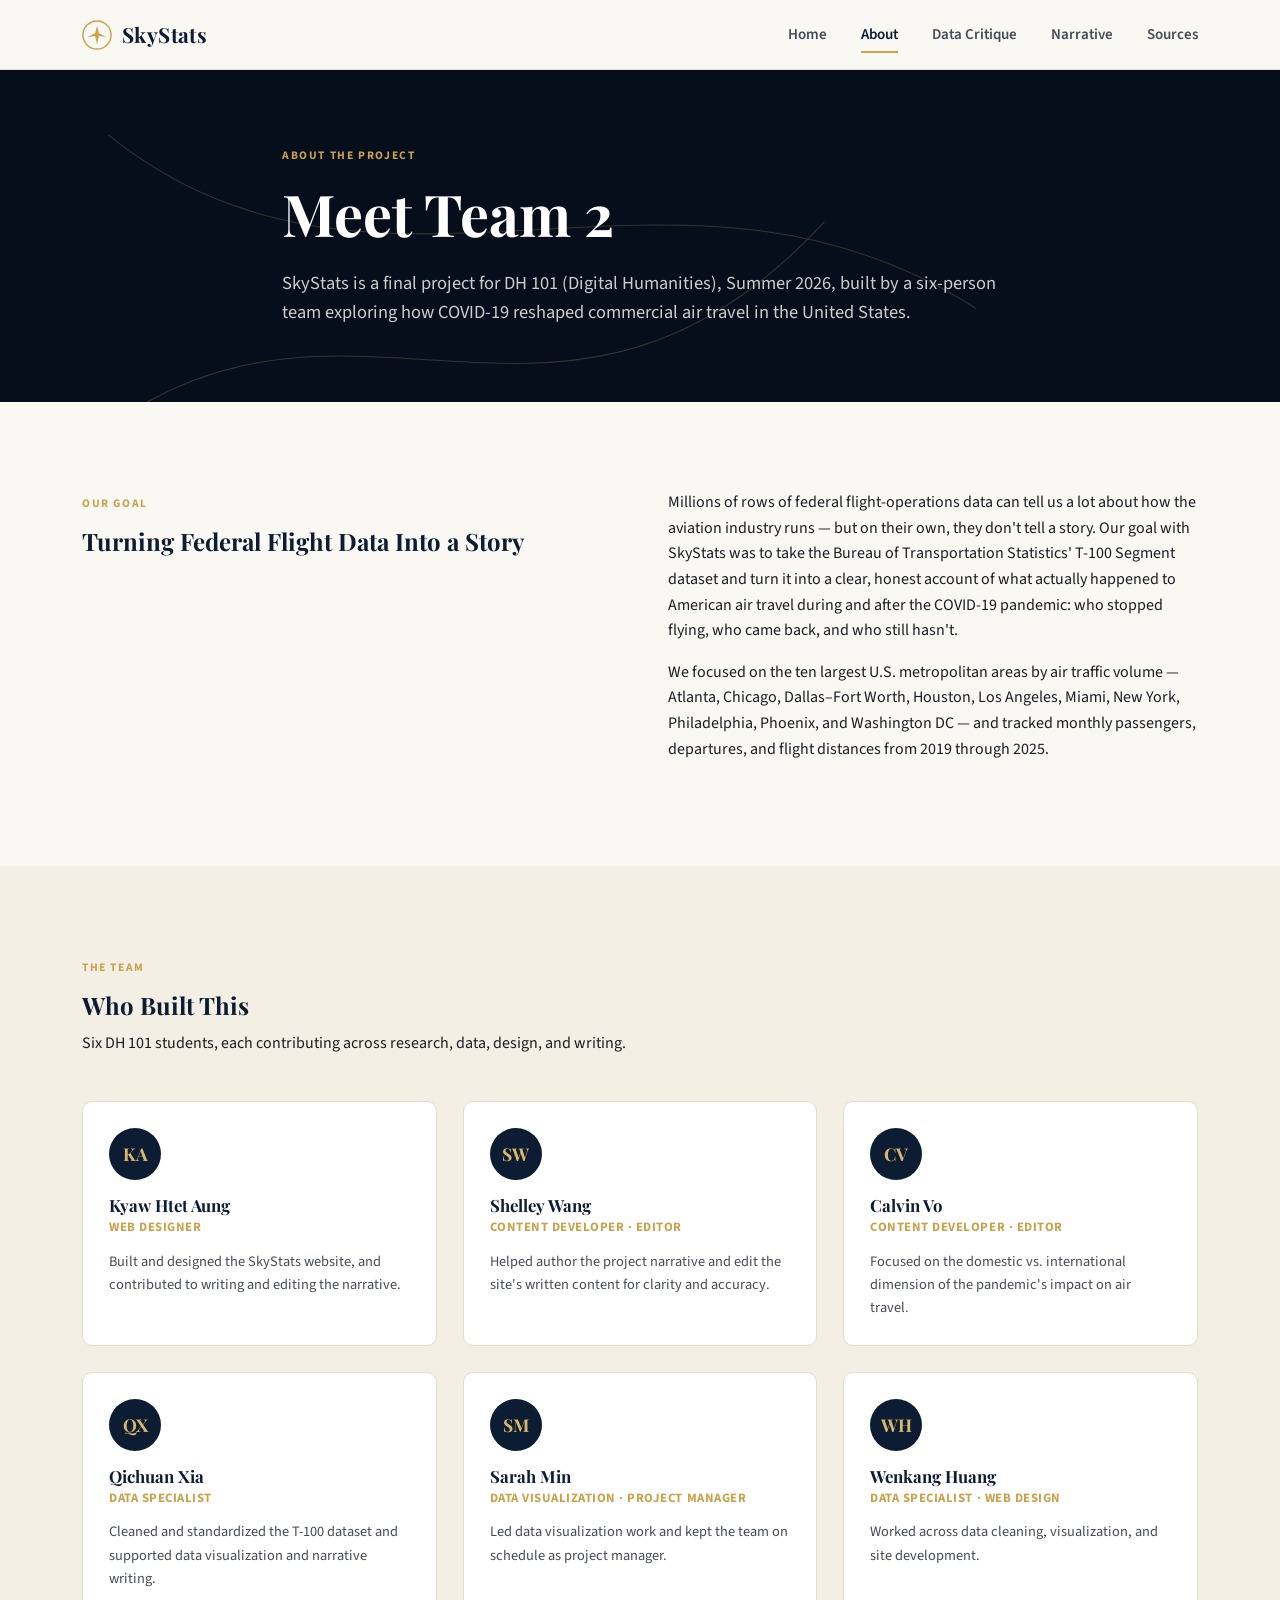
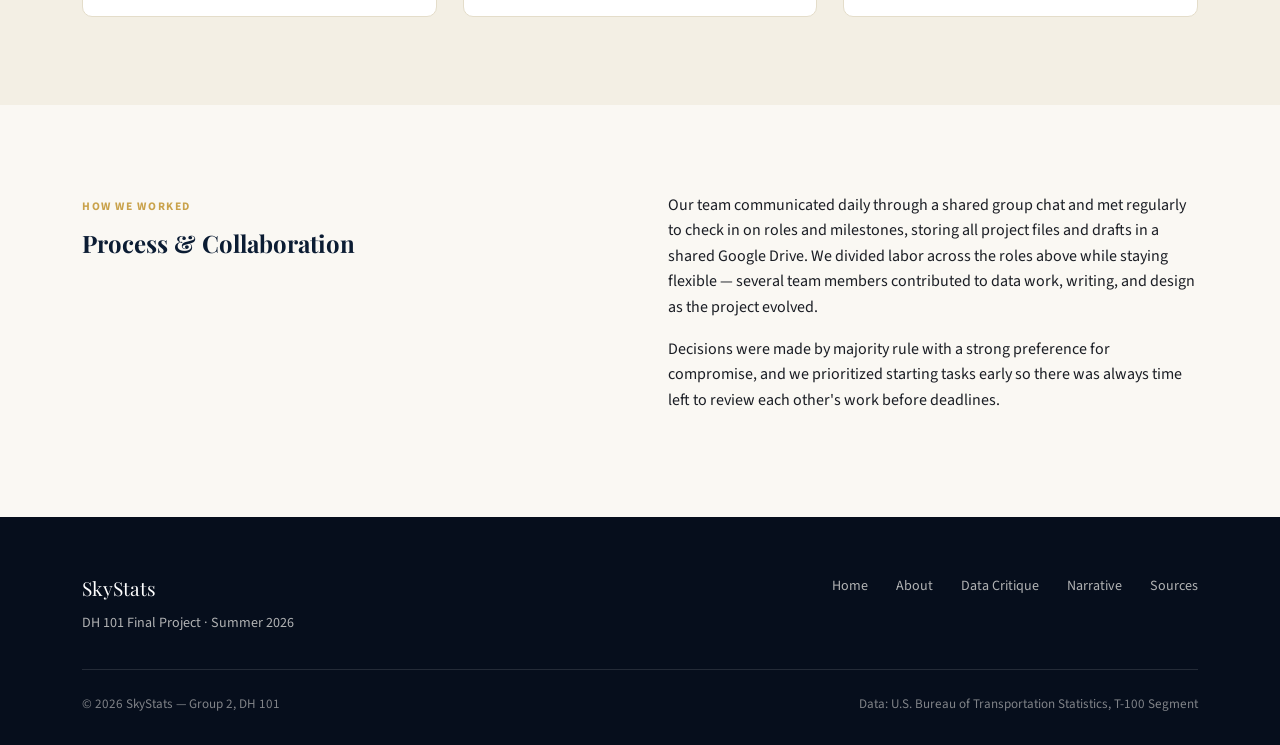
==== about.html @ 1dbe7232 "Update about.html" ====
<!doctype html>
<html lang="en">
<head>
  <meta charset="UTF-8" />
  <meta name="viewport" content="width=device-width, initial-scale=1.0" />
  <title>About — SkyStats</title>
  <meta name="description" content="Meet The Team, the DH 101 team behind SkyStats, and learn about the project's goals." />
  <link rel="preconnect" href="https://fonts.googleapis.com" />
  <link rel="preconnect" href="https://fonts.gstatic.com" crossorigin />
  <link href="https://fonts.googleapis.com/css2?family=Playfair+Display:wght@600;700&family=Source+Sans+3:wght@400;600;700&display=swap" rel="stylesheet" />
  <link rel="stylesheet" href="assets/css/style.css" />
</head>
<body data-page="about">

  <header class="site-header">
    <nav class="nav">
      <a href="index.html" class="nav-brand">
        <svg class="mark" viewBox="0 0 32 32" fill="none" xmlns="http://www.w3.org/2000/svg">
          <circle cx="16" cy="16" r="15" stroke="#c9a24b" stroke-width="1.5"/>
          <path d="M6 18L14 14L16 6L18 14L26 18L18 17L16 26L14 17L6 18Z" fill="#c9a24b"/>
        </svg>
        SkyStats
      </a>
      <button class="nav-toggle" aria-label="Toggle navigation" aria-expanded="false">
        <span></span><span></span><span></span>
      </button>
      <ul class="nav-links">
        <li><a href="index.html" data-page="home">Home</a></li>
        <li><a href="about.html" data-page="about">About</a></li>
        <li><a href="data-critique.html" data-page="data">Data Critique</a></li>
        <li><a href="narrative.html" data-page="narrative">Narrative</a></li>
        <li><a href="sources.html" data-page="sources">Sources</a></li>
      </ul>
    </nav>
  </header>

  <section class="hero page-hero">
    <svg class="hero-routes" viewBox="0 0 1180 480" preserveAspectRatio="xMidYMid slice" xmlns="http://www.w3.org/2000/svg">
      <g stroke="#d9b869" stroke-width="1" fill="none" opacity="0.4">
        <path d="M40,380 C 300,120 500,420 760,140" />
        <path d="M100,60 C 350,260 620,40 900,220" />
      </g>
    </svg>
    <div class="container hero-inner">
      <span class="eyebrow">About the Project</span>
      <h1>Meet Team 2</h1>
      <p class="lede">
        SkyStats is a final project for DH 101 (Digital Humanities), Summer
        2026, built by a six-person team exploring how COVID-19 reshaped
        commercial air travel in the United States.
      </p>
    </div>
  </section>

  <section class="section">
    <div class="container two-col">
      <div>
        <span class="eyebrow">Our Goal</span>
        <h2>Turning Federal Flight Data Into a Story</h2>
      </div>
      <div>
        <p>
          Millions of rows of federal flight-operations data can tell us a lot
          about how the aviation industry runs &mdash; but on their own, they
          don't tell a story. Our goal with SkyStats was to take the Bureau of
          Transportation Statistics' T-100 Segment dataset and turn it into a
          clear, honest account of what actually happened to American air
          travel during and after the COVID-19 pandemic: who stopped flying,
          who came back, and who still hasn't.
        </p>
        <p>
          We focused on the ten largest U.S. metropolitan areas by air traffic
          volume &mdash; Atlanta, Chicago, Dallas&ndash;Fort Worth, Houston,
          Los Angeles, Miami, New York, Philadelphia, Phoenix, and Washington
          DC &mdash; and tracked monthly passengers, departures, and flight
          distances from 2019 through 2025.
        </p>
      </div>
    </div>
  </section>

  <section class="section section-alt">
    <div class="container">
      <div class="section-head">
        <span class="eyebrow">The Team</span>
        <h2>Who Built This</h2>
        <p>Six DH 101 students, each contributing across research, data, design, and writing.</p>
      </div>
      <div class="team-grid">

        <div class="team-card">
          <div class="team-avatar">KA</div>
          <h3>Kyaw Htet Aung</h3>
          <div class="team-role">Web Designer</div>
          <p>Built and designed the SkyStats website, and contributed to writing and editing the narrative.</p>
        </div>

        <div class="team-card">
          <div class="team-avatar">SW</div>
          <h3>Shelley Wang</h3>
          <div class="team-role">Content Developer &middot; Editor</div>
          <p>Helped author the project narrative and edit the site's written content for clarity and accuracy.</p>
        </div>

        <div class="team-card">
          <div class="team-avatar">CV</div>
          <h3>Calvin Vo</h3>
          <div class="team-role">Content Developer &middot; Editor</div>
          <p>Focused on the domestic vs. international dimension of the pandemic's impact on air travel.</p>
        </div>

        <div class="team-card">
          <div class="team-avatar">QX</div>
          <h3>Qichuan Xia</h3>
          <div class="team-role">Data Specialist</div>
          <p>Cleaned and standardized the T-100 dataset and supported data visualization and narrative writing.</p>
        </div>

        <div class="team-card">
          <div class="team-avatar">SM</div>
          <h3>Sarah Min</h3>
          <div class="team-role">Data Visualization &middot; Project Manager</div>
          <p>Led data visualization work and kept the team on schedule as project manager.</p>
        </div>

        <div class="team-card">
          <div class="team-avatar">WH</div>
          <h3>Wenkang Huang</h3>
          <div class="team-role">Data Specialist &middot; Web Design</div>
          <p>Worked across data cleaning, visualization, and site development.</p>
        </div>

      </div>
    </div>
  </section>

  <section class="section">
    <div class="container two-col">
      <div>
        <span class="eyebrow">How We Worked</span>
        <h2>Process &amp; Collaboration</h2>
      </div>
      <div>
        <p>
          Our team communicated daily through a shared group chat and met
          regularly to check in on roles and milestones, storing all project
          files and drafts in a shared Google Drive. We divided labor across
          the roles above while staying flexible &mdash; several team members
          contributed to data work, writing, and design as the project
          evolved.
        </p>
        <p>
          Decisions were made by majority rule with a strong preference for
          compromise, and we prioritized starting tasks early so there was
          always time left to review each other's work before deadlines.
        </p>
      </div>
    </div>
  </section>

  <footer class="site-footer">
    <div class="container">
      <div class="footer-top">
        <div>
          <div class="footer-brand">SkyStats</div>
          <p style="margin:0; font-size:0.88rem;">DH 101 Final Project &middot; Summer 2026</p>
        </div>
        <ul class="footer-links">
          <li><a href="index.html">Home</a></li>
          <li><a href="about.html">About</a></li>
          <li><a href="data-critique.html">Data Critique</a></li>
          <li><a href="narrative.html">Narrative</a></li>
          <li><a href="sources.html">Sources</a></li>
        </ul>
      </div>
      <div class="footer-bottom">
        <span>&copy; 2026 SkyStats &mdash; Group 2, DH 101</span>
        <span>Data: U.S. Bureau of Transportation Statistics, T-100 Segment</span>
      </div>
    </div>
  </footer>

  <script src="assets/js/main.js"></script>
</body>
</html>
---- assets/css/style.css ----
/* ==========================================================================
   SkyStats — DH 101 Group 2
   Navy & Gold design system
   ========================================================================== */

:root {
  --navy-950: #060e1c;
  --navy-900: #0b1c33;
  --navy-800: #12294a;
  --navy-700: #1c3860;
  --navy-600: #2a4d80;
  --gold-500: #c9a24b;
  --gold-400: #d9b869;
  --gold-300: #e8cf9a;
  --cream-50: #faf8f3;
  --cream-100: #f3efe4;
  --ink-900: #1a1d24;
  --ink-700: #464b57;
  --ink-500: #6b7182;
  --line: #e4ddca;
  --white: #ffffff;

  --font-display: "Playfair Display", "Georgia", serif;
  --font-body: "Source Sans 3", "Helvetica Neue", Arial, sans-serif;

  --max-width: 1180px;
  --radius: 10px;
  --shadow-sm: 0 1px 3px rgba(6, 14, 28, 0.08);
  --shadow-md: 0 8px 24px rgba(6, 14, 28, 0.12);
}

* {
  box-sizing: border-box;
}

html {
  scroll-behavior: smooth;
}

body {
  margin: 0;
  font-family: var(--font-body);
  color: var(--ink-900);
  background: var(--cream-50);
  line-height: 1.6;
  -webkit-font-smoothing: antialiased;
}

img {
  max-width: 100%;
  display: block;
}

a {
  color: inherit;
  text-decoration: none;
}

h1, h2, h3, h4 {
  font-family: var(--font-display);
  line-height: 1.15;
  margin: 0 0 0.5em;
  color: var(--navy-900);
}

p {
  margin: 0 0 1em;
}

.container {
  max-width: var(--max-width);
  margin: 0 auto;
  padding: 0 32px;
}

.eyebrow {
  display: inline-block;
  font-family: var(--font-body);
  font-weight: 700;
  font-size: 0.72rem;
  letter-spacing: 0.14em;
  text-transform: uppercase;
  color: var(--gold-500);
  margin-bottom: 14px;
}

.btn {
  display: inline-flex;
  align-items: center;
  gap: 8px;
  padding: 13px 26px;
  border-radius: 999px;
  font-weight: 600;
  font-size: 0.95rem;
  border: 1px solid transparent;
  cursor: pointer;
  transition: transform 0.15s ease, box-shadow 0.15s ease, background 0.15s ease, color 0.15s ease;
}

.btn-primary {
  background: var(--gold-500);
  color: var(--navy-950);
}
.btn-primary:hover {
  background: var(--gold-400);
  transform: translateY(-1px);
  box-shadow: var(--shadow-md);
}

.btn-outline {
  background: transparent;
  border-color: rgba(250, 248, 243, 0.4);
  color: inherit;
}
.btn-outline:hover {
  border-color: var(--gold-400);
  color: var(--gold-400);
}

/* ---------- Header / Nav ---------- */

.site-header {
  position: sticky;
  top: 0;
  z-index: 100;
  background: var(--cream-50);
  border-bottom: 1px solid var(--line);
}

.nav {
  display: flex;
  align-items: center;
  justify-content: space-between;
  padding: 18px 32px;
  max-width: var(--max-width);
  margin: 0 auto;
}

.nav-brand {
  display: flex;
  align-items: center;
  gap: 10px;
  font-family: var(--font-display);
  font-weight: 700;
  font-size: 1.3rem;
  letter-spacing: 0.02em;
  color: var(--navy-900);
}

.nav-brand .mark {
  width: 30px;
  height: 30px;
  flex-shrink: 0;
}

.nav-links {
  display: flex;
  align-items: center;
  gap: 34px;
  list-style: none;
  margin: 0;
  padding: 0;
}

.nav-links a {
  font-size: 0.94rem;
  font-weight: 600;
  color: var(--ink-700);
  padding: 6px 0;
  border-bottom: 2px solid transparent;
  transition: color 0.15s ease, border-color 0.15s ease;
}

.nav-links a:hover,
.nav-links a.active {
  color: var(--navy-900);
  border-color: var(--gold-500);
}

.nav-toggle {
  display: none;
  background: none;
  border: none;
  cursor: pointer;
  padding: 6px;
}
.nav-toggle span {
  display: block;
  width: 24px;
  height: 2px;
  background: var(--navy-900);
  margin: 5px 0;
  transition: transform 0.2s ease, opacity 0.2s ease;
}

@media (max-width: 860px) {
  .nav-toggle {
    display: block;
  }
  .nav-links {
    position: absolute;
    top: 100%;
    left: 0;
    right: 0;
    background: var(--cream-50);
    border-bottom: 1px solid var(--line);
    flex-direction: column;
    align-items: flex-start;
    gap: 0;
    max-height: 0;
    overflow: hidden;
    transition: max-height 0.25s ease;
  }
  .nav-links.open {
    max-height: 400px;
  }
  .nav-links li {
    width: 100%;
  }
  .nav-links a {
    display: block;
    width: 100%;
    padding: 14px 32px;
    border-bottom: 1px solid var(--line);
    border-left: 2px solid transparent;
  }
  .nav-links a.active,
  .nav-links a:hover {
    border-left-color: var(--gold-500);
    border-bottom-color: var(--line);
  }
}

/* ---------- Hero ---------- */

.hero {
  position: relative;
  background: var(--navy-950);
  color: var(--cream-50);
  overflow: hidden;
  padding: 96px 0 110px;
}

.hero-routes {
  position: absolute;
  inset: 0;
  opacity: 0.55;
  pointer-events: none;
}

.hero-inner {
  position: relative;
  z-index: 1;
  max-width: 780px;
}

.hero h1 {
  color: var(--white);
  font-size: clamp(2.4rem, 5vw, 3.6rem);
  margin-bottom: 0.4em;
}

.hero .lede {
  font-size: 1.15rem;
  color: rgba(250, 248, 243, 0.82);
  max-width: 640px;
}

.hero-actions {
  display: flex;
  gap: 16px;
  margin-top: 34px;
  flex-wrap: wrap;
}

.page-hero {
  padding: 72px 0 56px;
}
.page-hero .lede {
  max-width: 720px;
}

/* ---------- Stat band ---------- */

.stat-band {
  background: var(--navy-900);
  color: var(--cream-50);
  padding: 70px 0;
}

.stat-band-grid {
  display: grid;
  grid-template-columns: repeat(4, 1fr);
  gap: 24px;
  margin-top: 40px;
}

.stat-card {
  background: rgba(250, 248, 243, 0.05);
  border: 1px solid rgba(250, 248, 243, 0.12);
  border-radius: var(--radius);
  padding: 26px 22px;
}

.stat-number {
  font-family: var(--font-display);
  font-weight: 700;
  font-size: 2.4rem;
  color: var(--gold-400);
  line-height: 1;
  margin-bottom: 10px;
}

.stat-label {
  font-size: 0.82rem;
  letter-spacing: 0.02em;
  color: rgba(250, 248, 243, 0.75);
}

@media (max-width: 900px) {
  .stat-band-grid {
    grid-template-columns: repeat(2, 1fr);
  }
}
@media (max-width: 520px) {
  .stat-band-grid {
    grid-template-columns: 1fr;
  }
}

/* ---------- Sections ---------- */

.section {
  padding: 88px 0;
}

.section-tight {
  padding: 56px 0;
}

.section-alt {
  background: var(--cream-100);
}

.section-head {
  max-width: 700px;
  margin-bottom: 44px;
}

.two-col {
  display: grid;
  grid-template-columns: 1fr 1fr;
  gap: 56px;
  align-items: start;
}

@media (max-width: 860px) {
  .two-col {
    grid-template-columns: 1fr;
    gap: 32px;
  }
}

.tag-row {
  display: flex;
  flex-wrap: wrap;
  gap: 10px;
  margin-top: 24px;
}

.tag {
  font-size: 0.78rem;
  font-weight: 600;
  padding: 7px 14px;
  border-radius: 999px;
  background: var(--white);
  border: 1px solid var(--line);
  color: var(--navy-700);
}

/* ---------- Cards ---------- */

.card-grid {
  display: grid;
  grid-template-columns: repeat(3, 1fr);
  gap: 26px;
}

@media (max-width: 900px) {
  .card-grid {
    grid-template-columns: repeat(2, 1fr);
  }
}
@media (max-width: 620px) {
  .card-grid {
    grid-template-columns: 1fr;
  }
}

.card {
  background: var(--white);
  border: 1px solid var(--line);
  border-top: 3px solid var(--gold-500);
  border-radius: var(--radius);
  padding: 28px 26px;
  box-shadow: var(--shadow-sm);
  transition: transform 0.15s ease, box-shadow 0.15s ease;
}

.card:hover {
  transform: translateY(-3px);
  box-shadow: var(--shadow-md);
}

.card h3 {
  font-size: 1.15rem;
  margin-bottom: 10px;
}

.card p {
  color: var(--ink-700);
  font-size: 0.95rem;
  margin-bottom: 18px;
}

.card-link {
  font-size: 0.82rem;
  font-weight: 700;
  letter-spacing: 0.06em;
  text-transform: uppercase;
  color: var(--navy-700);
  display: inline-flex;
  align-items: center;
  gap: 6px;
}
.card:hover .card-link {
  color: var(--gold-500);
}

/* explore nav cards */
.explore-grid {
  display: grid;
  grid-template-columns: repeat(4, 1fr);
  gap: 22px;
}
@media (max-width: 900px) {
  .explore-grid {
    grid-template-columns: repeat(2, 1fr);
  }
}
@media (max-width: 560px) {
  .explore-grid {
    grid-template-columns: 1fr;
  }
}

.explore-card {
  background: var(--navy-900);
  color: var(--cream-50);
  border-radius: var(--radius);
  padding: 30px 24px;
  display: flex;
  flex-direction: column;
  justify-content: space-between;
  min-height: 180px;
  transition: transform 0.15s ease, background 0.15s ease;
}
.explore-card:hover {
  background: var(--navy-800);
  transform: translateY(-3px);
}
.explore-card h3 {
  color: var(--white);
  font-size: 1.2rem;
}
.explore-card p {
  color: rgba(250, 248, 243, 0.72);
  font-size: 0.9rem;
}
.explore-card .card-link {
  color: var(--gold-400);
}

/* ---------- Chart / figure containers ---------- */

.chart-panel {
  background: var(--white);
  border: 1px solid var(--line);
  border-radius: var(--radius);
  padding: 28px 26px 18px;
  box-shadow: var(--shadow-sm);
  margin: 34px 0;
}

.chart-panel h3 {
  font-size: 1.1rem;
  margin-bottom: 4px;
}

.chart-caption {
  font-size: 0.85rem;
  color: var(--ink-500);
  margin-top: 12px;
}

.chart-wrap {
  position: relative;
  height: 340px;
  margin-top: 18px;
}

/* ---------- Team / About ---------- */

.team-grid {
  display: grid;
  grid-template-columns: repeat(3, 1fr);
  gap: 26px;
}
@media (max-width: 860px) {
  .team-grid {
    grid-template-columns: repeat(2, 1fr);
  }
}
@media (max-width: 560px) {
  .team-grid {
    grid-template-columns: 1fr;
  }
}

.team-card {
  background: var(--white);
  border: 1px solid var(--line);
  border-radius: var(--radius);
  padding: 26px;
  text-align: left;
}

.team-avatar {
  width: 52px;
  height: 52px;
  border-radius: 50%;
  background: var(--navy-900);
  color: var(--gold-400);
  display: flex;
  align-items: center;
  justify-content: center;
  font-family: var(--font-display);
  font-weight: 700;
  font-size: 1.1rem;
  margin-bottom: 16px;
}

.team-card h3 {
  font-size: 1.05rem;
  margin-bottom: 2px;
}

.team-role {
  font-size: 0.8rem;
  font-weight: 700;
  letter-spacing: 0.04em;
  text-transform: uppercase;
  color: var(--gold-500);
  margin-bottom: 12px;
}

.team-card p {
  font-size: 0.9rem;
  color: var(--ink-700);
  margin-bottom: 0;
}

.team-card a.email {
  font-size: 0.85rem;
  color: var(--navy-700);
  font-weight: 600;
  word-break: break-word;
}

/* ---------- Timeline (data critique / methodology) ---------- */

.spec-table {
  width: 100%;
  border-collapse: collapse;
  margin: 28px 0;
  font-size: 0.92rem;
}
.spec-table th,
.spec-table td {
  text-align: left;
  padding: 12px 14px;
  border-bottom: 1px solid var(--line);
  vertical-align: top;
}
.spec-table th {
  color: var(--navy-900);
  font-size: 0.78rem;
  letter-spacing: 0.05em;
  text-transform: uppercase;
  color: var(--ink-500);
}

.callout {
  background: var(--white);
  border-left: 4px solid var(--gold-500);
  border-radius: 0 var(--radius) var(--radius) 0;
  padding: 22px 24px;
  margin: 28px 0;
  box-shadow: var(--shadow-sm);
}
.callout h4 {
  font-size: 1rem;
  margin-bottom: 8px;
}
.callout p {
  font-size: 0.94rem;
  color: var(--ink-700);
  margin-bottom: 0;
}

/* ---------- Sources / bibliography ---------- */

.biblio-group {
  margin-bottom: 36px;
}
.biblio-group h3 {
  font-size: 1rem;
  color: var(--gold-500);
  text-transform: uppercase;
  letter-spacing: 0.05em;
  font-family: var(--font-body);
  font-weight: 700;
  margin-bottom: 16px;
  border-bottom: 1px solid var(--line);
  padding-bottom: 10px;
}
.biblio-entry {
  font-size: 0.93rem;
  color: var(--ink-700);
  padding: 12px 0;
  border-bottom: 1px solid var(--line);
}
.biblio-entry:last-child {
  border-bottom: none;
}
.biblio-entry a {
  color: var(--navy-700);
  font-weight: 600;
  text-decoration: underline;
  text-decoration-color: var(--gold-300);
  text-underline-offset: 2px;
}

/* ---------- Footer ---------- */

.site-footer {
  background: var(--navy-950);
  color: rgba(250, 248, 243, 0.7);
  padding: 56px 0 30px;
}

.footer-top {
  display: flex;
  justify-content: space-between;
  gap: 32px;
  flex-wrap: wrap;
  padding-bottom: 34px;
  border-bottom: 1px solid rgba(250, 248, 243, 0.12);
  margin-bottom: 24px;
}

.footer-brand {
  font-family: var(--font-display);
  font-size: 1.2rem;
  color: var(--white);
  margin-bottom: 8px;
}

.footer-links {
  display: flex;
  gap: 28px;
  list-style: none;
  padding: 0;
  margin: 0;
  flex-wrap: wrap;
}
.footer-links a {
  font-size: 0.88rem;
  color: rgba(250, 248, 243, 0.7);
}
.footer-links a:hover {
  color: var(--gold-400);
}

.footer-bottom {
  display: flex;
  justify-content: space-between;
  gap: 12px;
  flex-wrap: wrap;
  font-size: 0.82rem;
  color: rgba(250, 248, 243, 0.5);
}

/* ---------- Utility ---------- */

.text-center {
  text-align: center;
}
.mt-0 {
  margin-top: 0;
}
.list-plain {
  padding-left: 1.2em;
  color: var(--ink-700);
}
.list-plain li {
  margin-bottom: 8px;
}
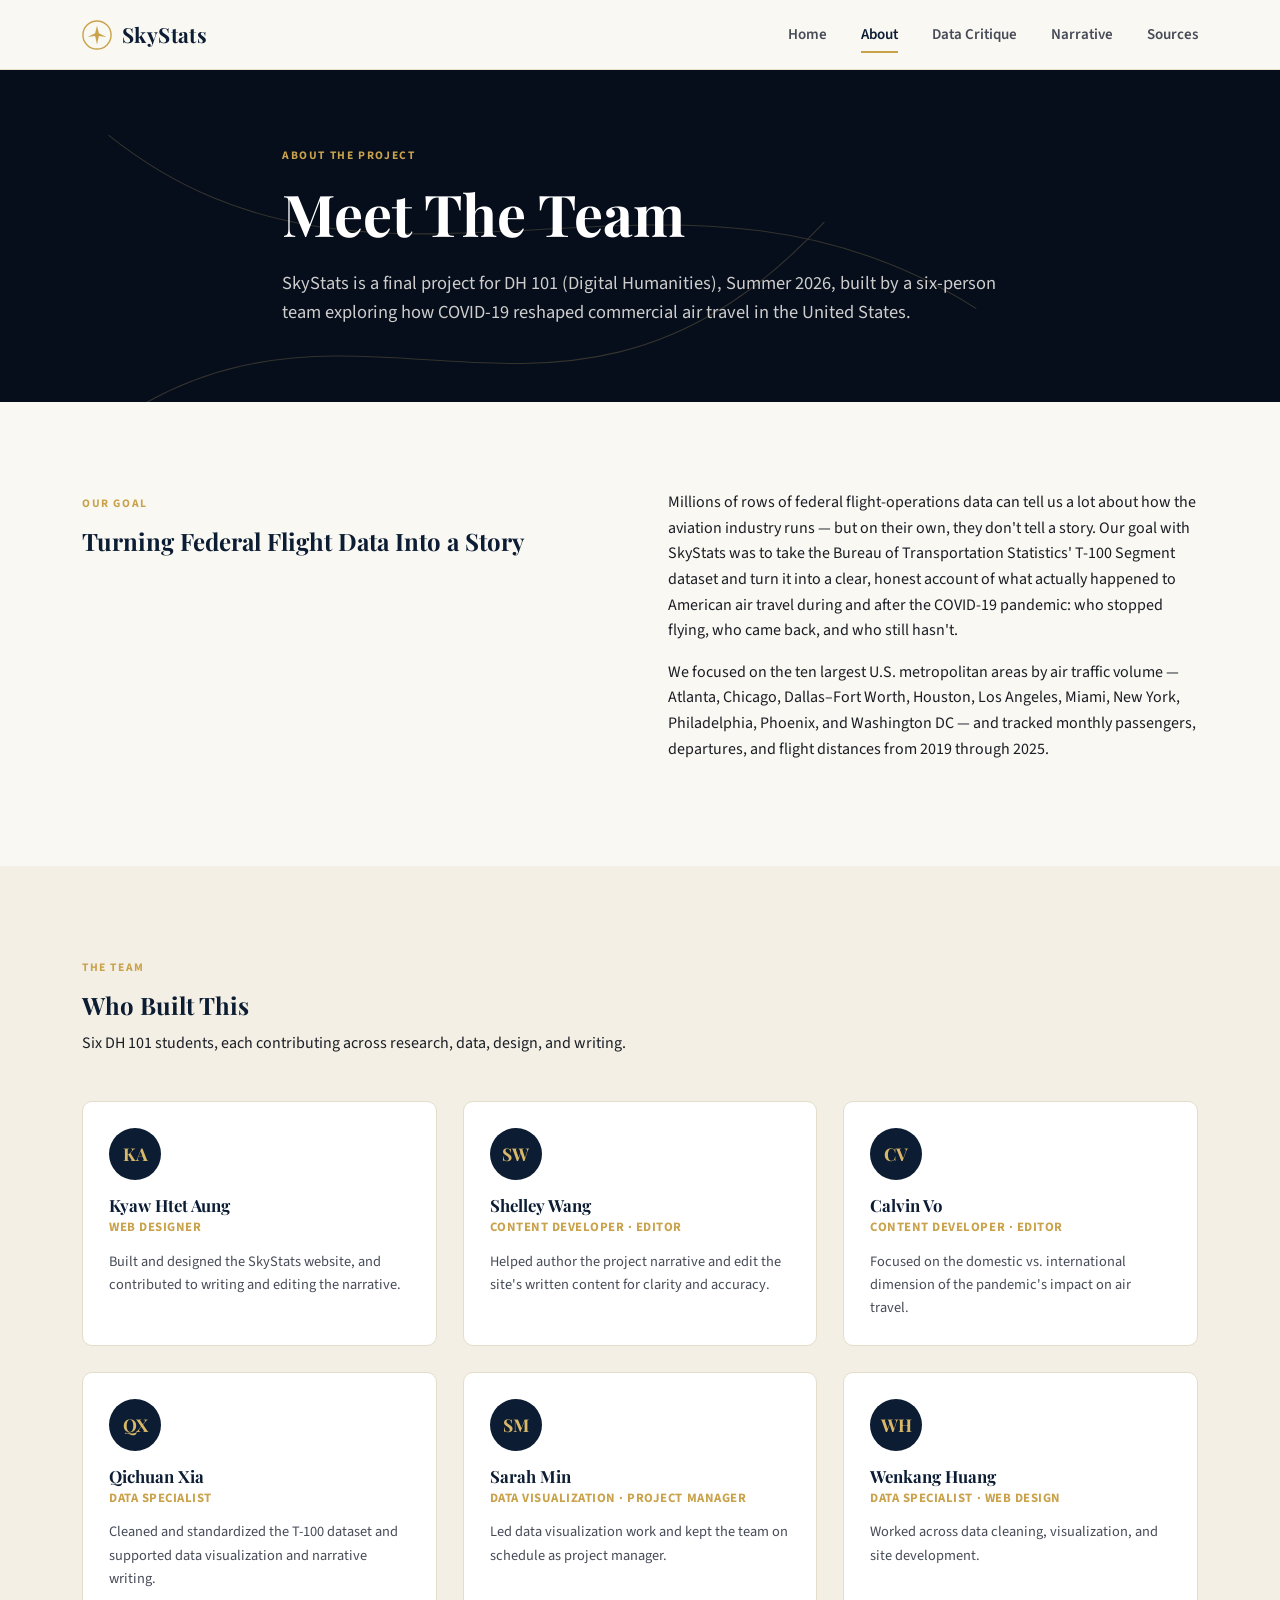
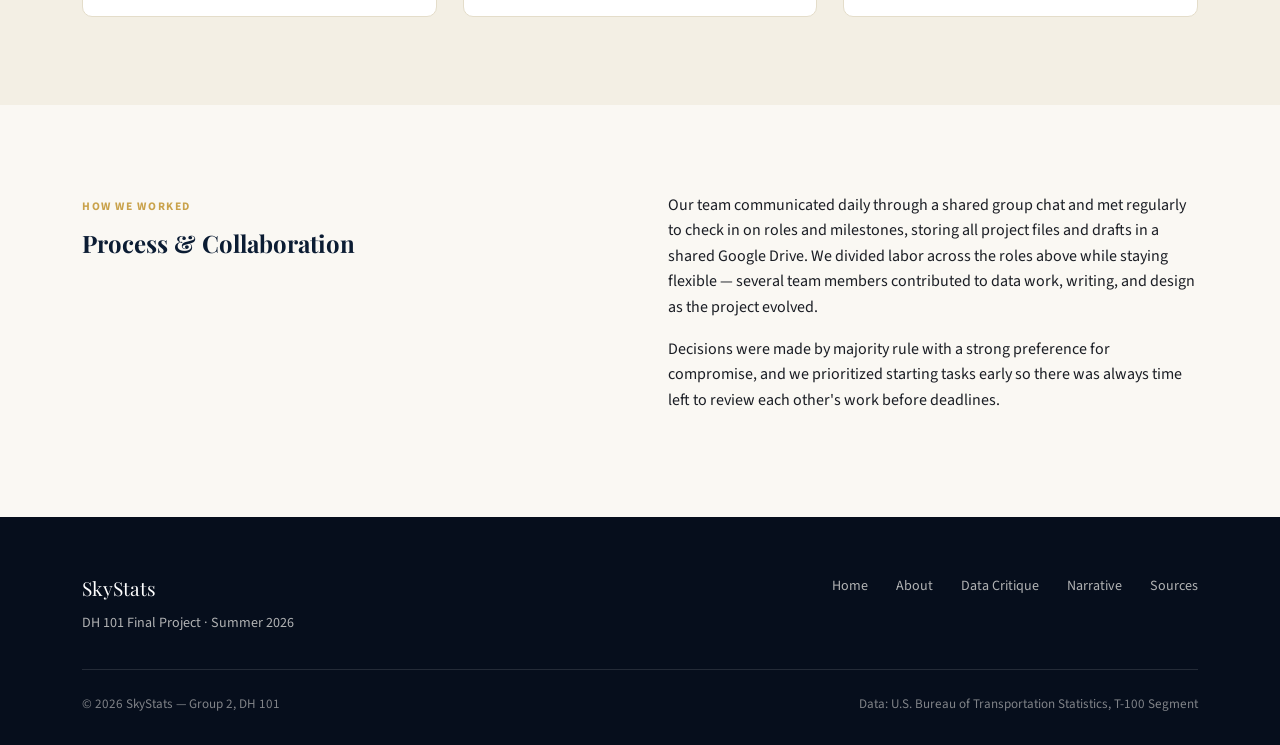
==== commit 19fee7d1: "Update about.html" ====
--- a/about.html
+++ b/about.html
@@ -4,7 +4,7 @@
   <meta charset="UTF-8" />
   <meta name="viewport" content="width=device-width, initial-scale=1.0" />
   <title>About — SkyStats</title>
-  <meta name="description" content="Meet The Team, the DH 101 team behind SkyStats, and learn about the project's goals." />
+  <meta name="description" content="Meet the team behind SkyStats, and learn about the project's goals." />
   <link rel="preconnect" href="https://fonts.googleapis.com" />
   <link rel="preconnect" href="https://fonts.gstatic.com" crossorigin />
   <link href="https://fonts.googleapis.com/css2?family=Playfair+Display:wght@600;700&family=Source+Sans+3:wght@400;600;700&display=swap" rel="stylesheet" />
@@ -43,7 +43,7 @@
     </svg>
     <div class="container hero-inner">
       <span class="eyebrow">About the Project</span>
-      <h1>Meet Team 2</h1>
+      <h1>Meet The Team</h1>
       <p class="lede">
         SkyStats is a final project for DH 101 (Digital Humanities), Summer
         2026, built by a six-person team exploring how COVID-19 reshaped
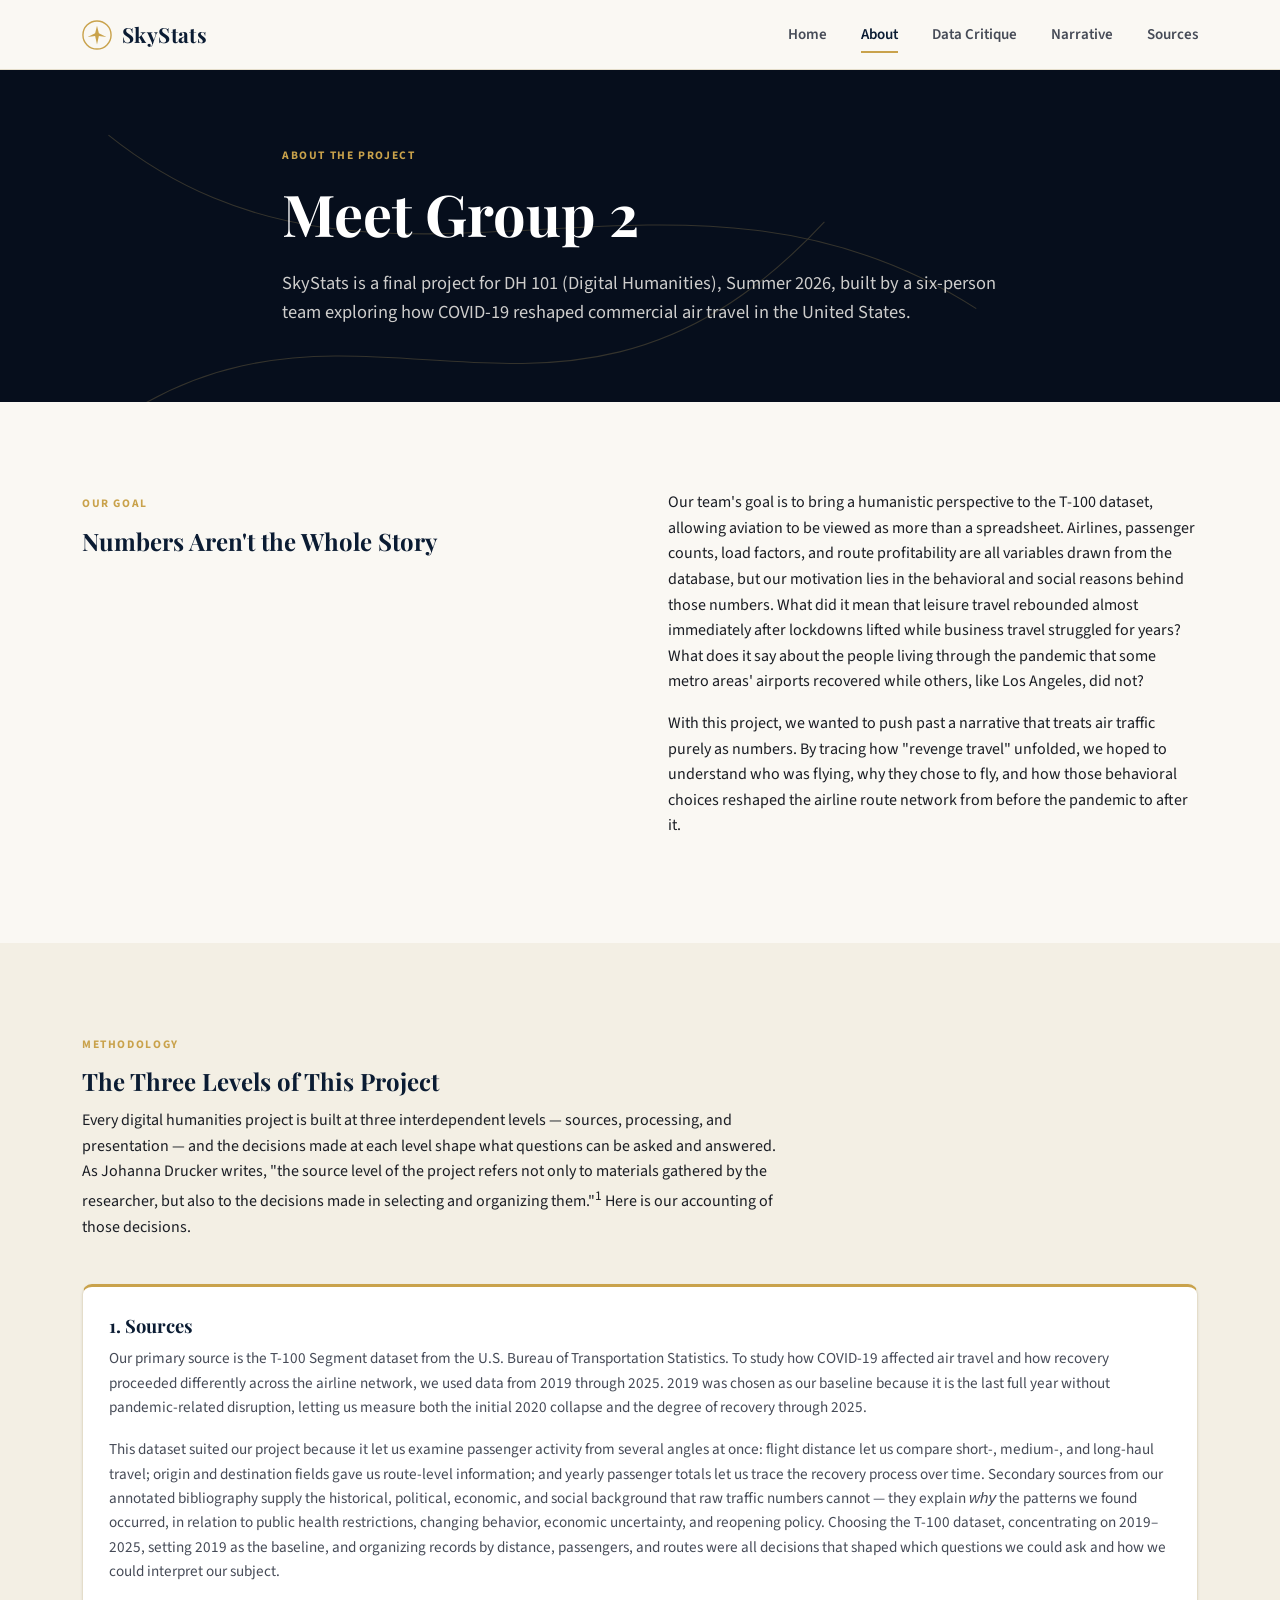
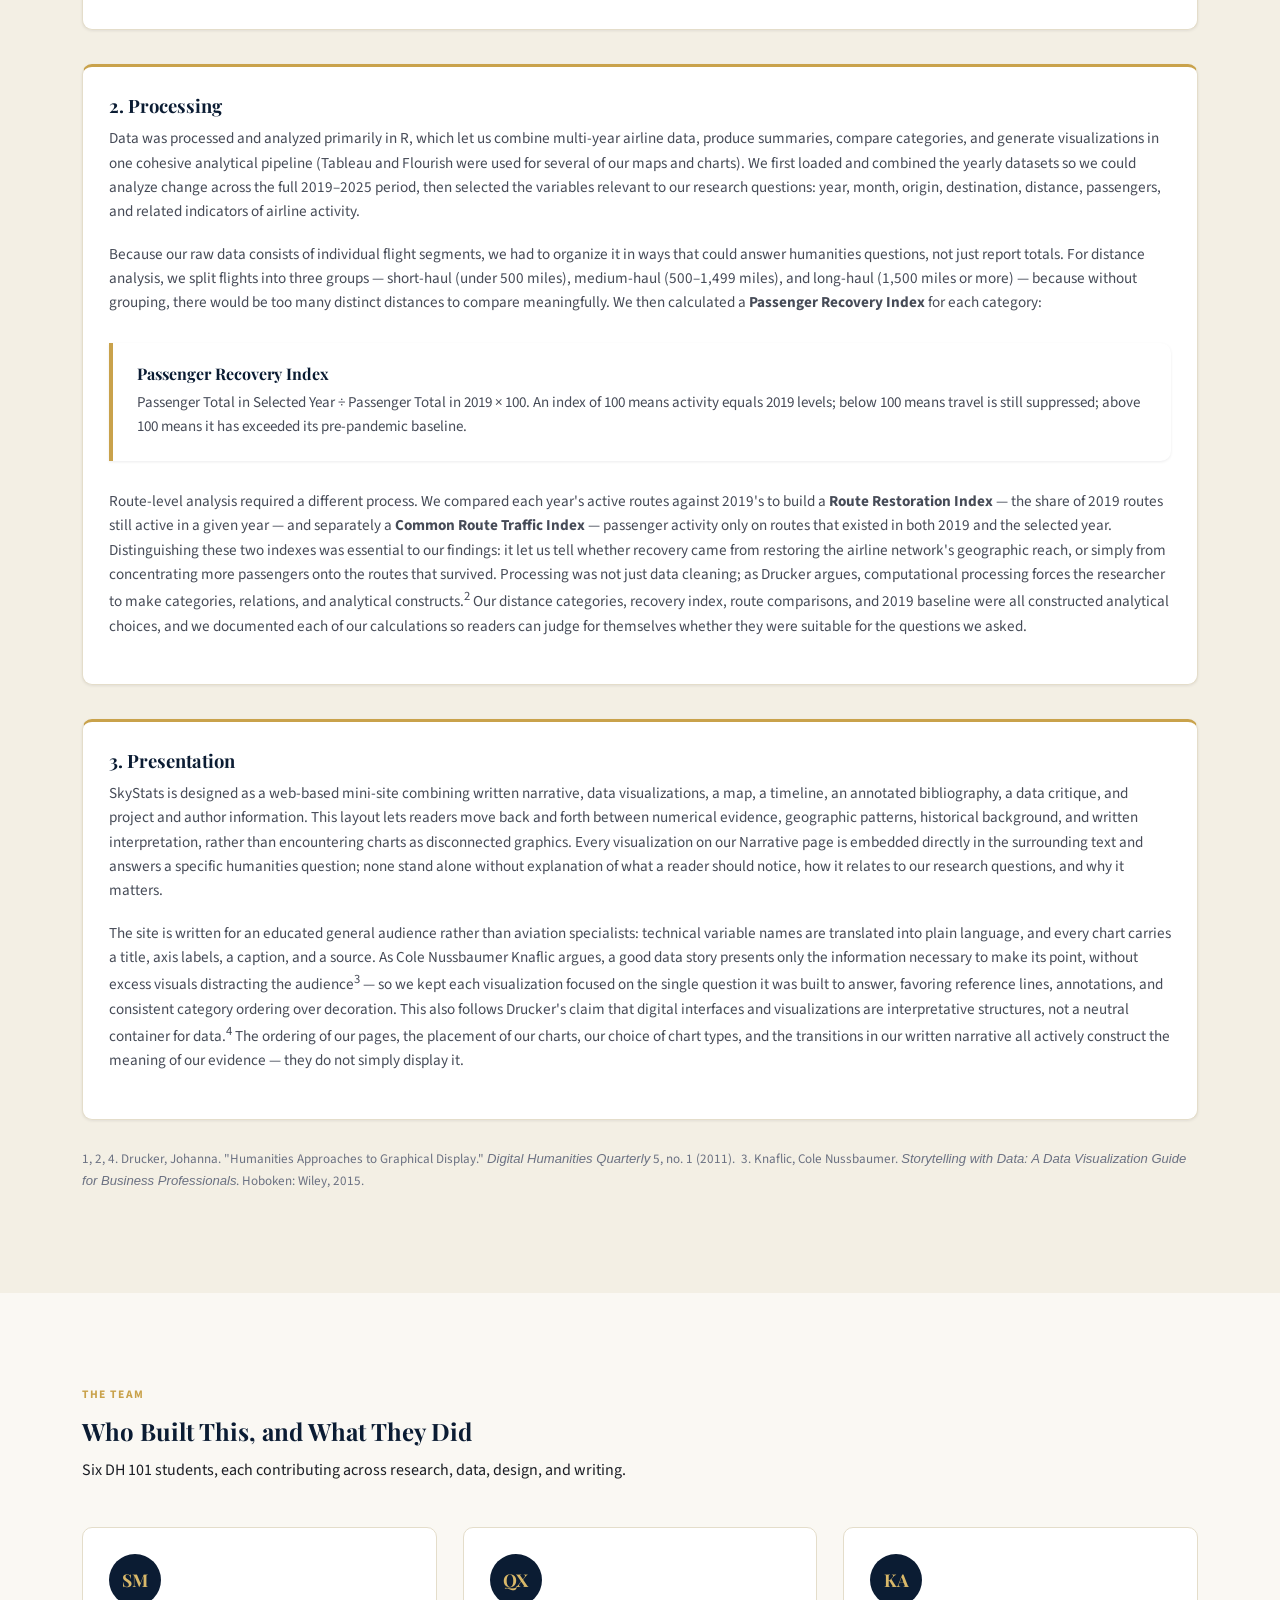
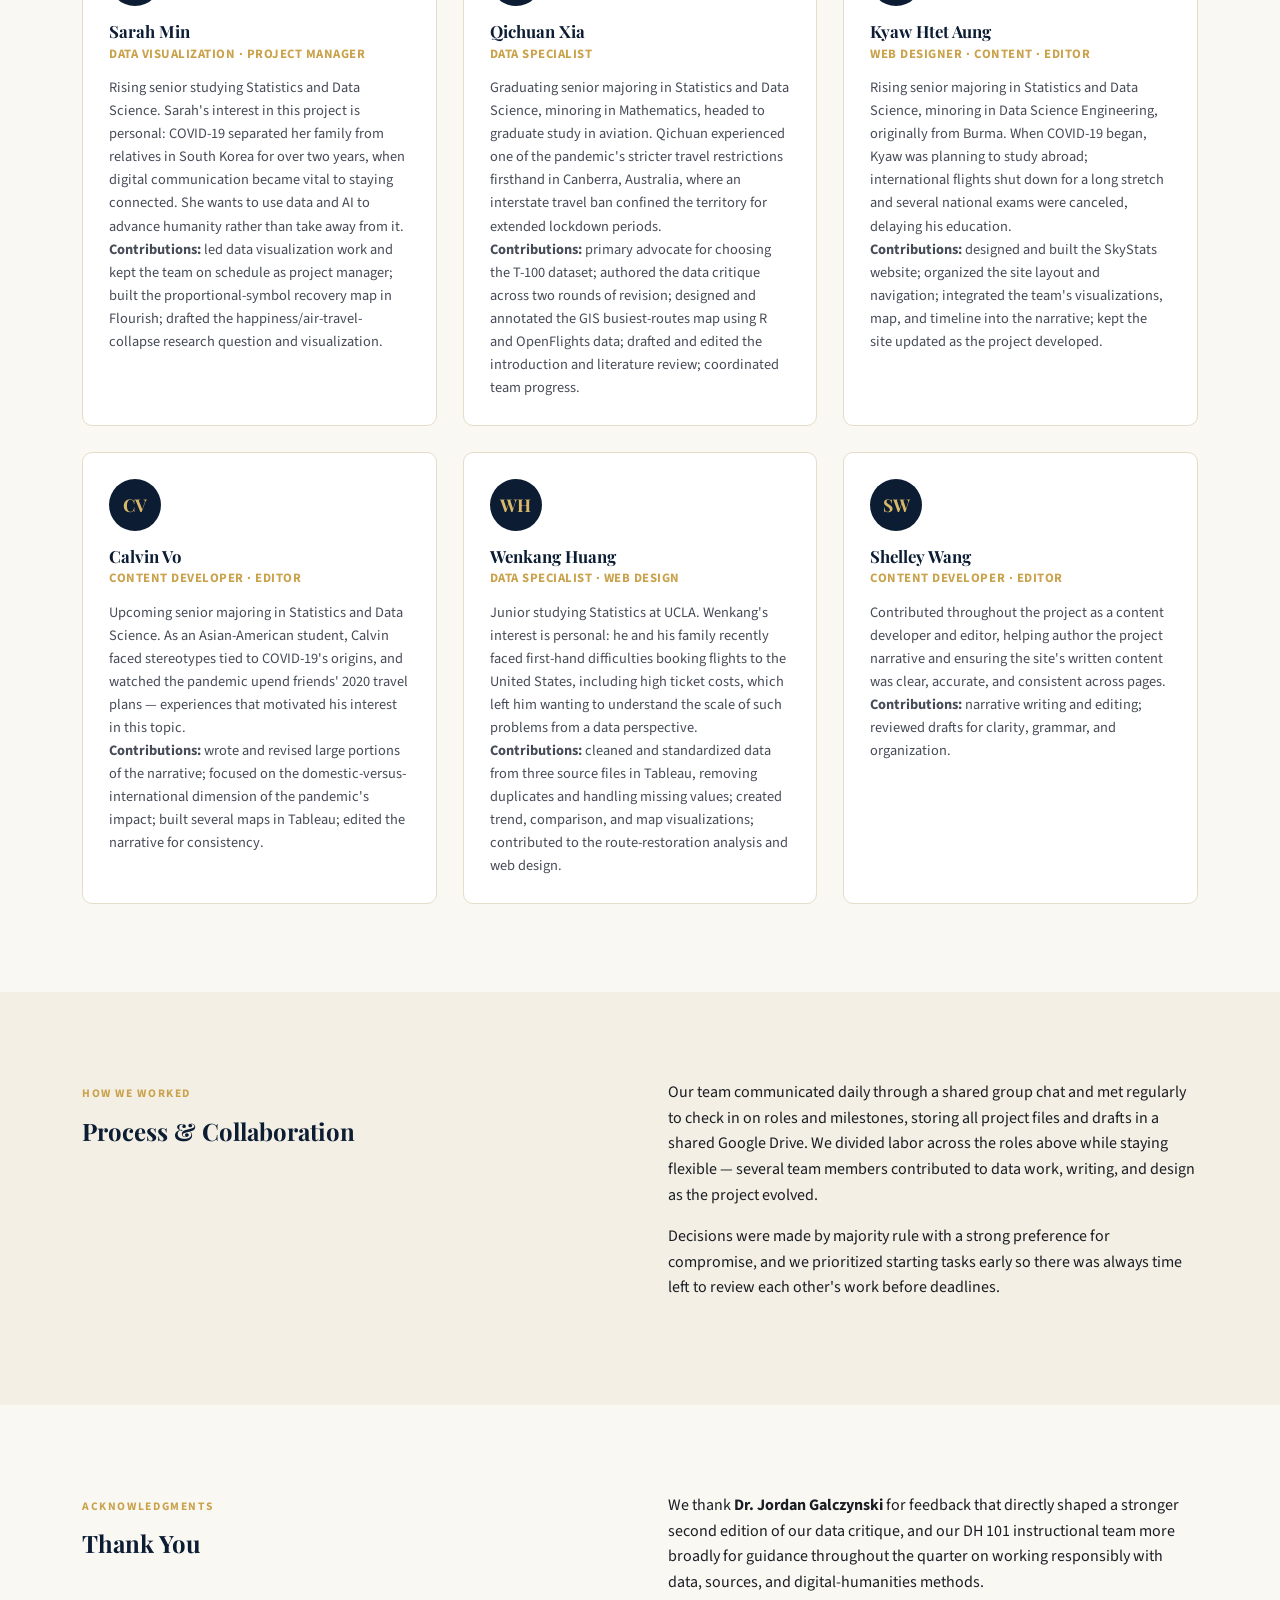
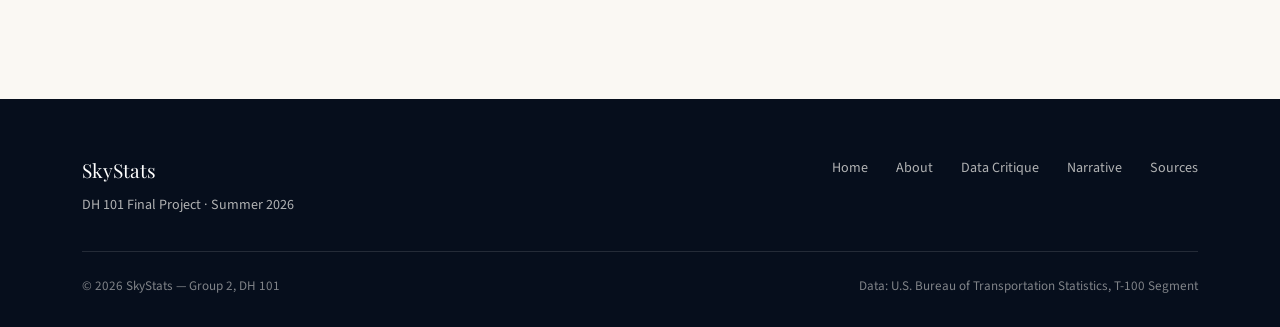
==== commit b7470dfb: "Rebuild site to meet DH 101 mini-site requirements Expand narrative to ~2,200 words with a TimelineJ" ====
--- a/about.html
+++ b/about.html
@@ -4,7 +4,7 @@
   <meta charset="UTF-8" />
   <meta name="viewport" content="width=device-width, initial-scale=1.0" />
   <title>About — SkyStats</title>
-  <meta name="description" content="Meet the team behind SkyStats, and learn about the project's goals." />
+  <meta name="description" content="How SkyStats was built at the source, processing, and presentation levels, who built it, and who helped." />
   <link rel="preconnect" href="https://fonts.googleapis.com" />
   <link rel="preconnect" href="https://fonts.gstatic.com" crossorigin />
   <link href="https://fonts.googleapis.com/css2?family=Playfair+Display:wght@600;700&family=Source+Sans+3:wght@400;600;700&display=swap" rel="stylesheet" />
@@ -43,7 +43,7 @@
     </svg>
     <div class="container hero-inner">
       <span class="eyebrow">About the Project</span>
-      <h1>Meet The Team</h1>
+      <h1>Meet Group 2</h1>
       <p class="lede">
         SkyStats is a final project for DH 101 (Digital Humanities), Summer
         2026, built by a six-person team exploring how COVID-19 reshaped
@@ -56,24 +56,27 @@
     <div class="container two-col">
       <div>
         <span class="eyebrow">Our Goal</span>
-        <h2>Turning Federal Flight Data Into a Story</h2>
-      </div>
-      <div>
-        <p>
-          Millions of rows of federal flight-operations data can tell us a lot
-          about how the aviation industry runs &mdash; but on their own, they
-          don't tell a story. Our goal with SkyStats was to take the Bureau of
-          Transportation Statistics' T-100 Segment dataset and turn it into a
-          clear, honest account of what actually happened to American air
-          travel during and after the COVID-19 pandemic: who stopped flying,
-          who came back, and who still hasn't.
-        </p>
-        <p>
-          We focused on the ten largest U.S. metropolitan areas by air traffic
-          volume &mdash; Atlanta, Chicago, Dallas&ndash;Fort Worth, Houston,
-          Los Angeles, Miami, New York, Philadelphia, Phoenix, and Washington
-          DC &mdash; and tracked monthly passengers, departures, and flight
-          distances from 2019 through 2025.
+        <h2>Numbers Aren't the Whole Story</h2>
+      </div>
+      <div>
+        <p>
+          Our team's goal is to bring a humanistic perspective to the T-100
+          dataset, allowing aviation to be viewed as more than a spreadsheet.
+          Airlines, passenger counts, load factors, and route profitability
+          are all variables drawn from the database, but our motivation lies
+          in the behavioral and social reasons behind those numbers. What did
+          it mean that leisure travel rebounded almost immediately after
+          lockdowns lifted while business travel struggled for years? What
+          does it say about the people living through the pandemic that some
+          metro areas' airports recovered while others, like Los Angeles,
+          did not?
+        </p>
+        <p>
+          With this project, we wanted to push past a narrative that treats
+          air traffic purely as numbers. By tracing how "revenge travel"
+          unfolded, we hoped to understand who was flying, why they chose to
+          fly, and how those behavioral choices reshaped the airline route
+          network from before the pandemic to after it.
         </p>
       </div>
     </div>
@@ -82,59 +85,268 @@
   <section class="section section-alt">
     <div class="container">
       <div class="section-head">
+        <span class="eyebrow">Methodology</span>
+        <h2>The Three Levels of This Project</h2>
+        <p>
+          Every digital humanities project is built at three interdependent
+          levels &mdash; sources, processing, and presentation &mdash; and the
+          decisions made at each level shape what questions can be asked and
+          answered. As Johanna Drucker writes, "the source level of the
+          project refers not only to materials gathered by the researcher,
+          but also to the decisions made in selecting and organizing them."<sup>1</sup>
+          Here is our accounting of those decisions.
+        </p>
+      </div>
+
+      <div class="card-grid" style="grid-template-columns: 1fr; gap: 34px;">
+        <div class="card" style="border-top-color: var(--gold-500);">
+          <h3>1. Sources</h3>
+          <p>
+            Our primary source is the T-100 Segment dataset from the U.S.
+            Bureau of Transportation Statistics. To study how COVID-19
+            affected air travel and how recovery proceeded differently
+            across the airline network, we used data from 2019 through 2025.
+            2019 was chosen as our baseline because it is the last full year
+            without pandemic-related disruption, letting us measure both the
+            initial 2020 collapse and the degree of recovery through 2025.
+          </p>
+          <p>
+            This dataset suited our project because it let us examine
+            passenger activity from several angles at once: flight distance
+            let us compare short-, medium-, and long-haul travel; origin and
+            destination fields gave us route-level information; and yearly
+            passenger totals let us trace the recovery process over time.
+            Secondary sources from our <a href="sources.html">annotated
+            bibliography</a> supply the historical, political, economic, and
+            social background that raw traffic numbers cannot &mdash; they
+            explain <em>why</em> the patterns we found occurred, in relation
+            to public health restrictions, changing behavior, economic
+            uncertainty, and reopening policy. Choosing the T-100 dataset,
+            concentrating on 2019&ndash;2025, setting 2019 as the baseline,
+            and organizing records by distance, passengers, and routes were
+            all decisions that shaped which questions we could ask and how
+            we could interpret our subject.
+          </p>
+        </div>
+
+        <div class="card" style="border-top-color: var(--gold-500);">
+          <h3>2. Processing</h3>
+          <p>
+            Data was processed and analyzed primarily in R, which let us
+            combine multi-year airline data, produce summaries, compare
+            categories, and generate visualizations in one cohesive
+            analytical pipeline (Tableau and Flourish were used for several
+            of our maps and charts). We first loaded and combined the yearly
+            datasets so we could analyze change across the full
+            2019&ndash;2025 period, then selected the variables relevant to
+            our research questions: year, month, origin, destination,
+            distance, passengers, and related indicators of airline activity.
+          </p>
+          <p>
+            Because our raw data consists of individual flight segments, we
+            had to organize it in ways that could answer humanities
+            questions, not just report totals. For distance analysis, we
+            split flights into three groups &mdash; short-haul (under 500
+            miles), medium-haul (500&ndash;1,499 miles), and long-haul (1,500
+            miles or more) &mdash; because without grouping, there would be
+            too many distinct distances to compare meaningfully. We then
+            calculated a <strong>Passenger Recovery Index</strong> for each
+            category:
+          </p>
+          <div class="callout">
+            <h4>Passenger Recovery Index</h4>
+            <p>
+              Passenger Total in Selected Year &divide; Passenger Total in
+              2019 &times; 100. An index of 100 means activity equals 2019
+              levels; below 100 means travel is still suppressed; above 100
+              means it has exceeded its pre-pandemic baseline.
+            </p>
+          </div>
+          <p>
+            Route-level analysis required a different process. We compared
+            each year's active routes against 2019's to build a
+            <strong>Route Restoration Index</strong> &mdash; the share of
+            2019 routes still active in a given year &mdash; and separately a
+            <strong>Common Route Traffic Index</strong> &mdash; passenger
+            activity only on routes that existed in both 2019 and the
+            selected year. Distinguishing these two indexes was essential to
+            our findings: it let us tell whether recovery came from
+            restoring the airline network's geographic reach, or simply from
+            concentrating more passengers onto the routes that survived.
+            Processing was not just data cleaning; as Drucker argues,
+            computational processing forces the researcher to make
+            categories, relations, and analytical constructs.<sup>2</sup> Our
+            distance categories, recovery index, route comparisons, and 2019
+            baseline were all constructed analytical choices, and we
+            documented each of our calculations so readers can judge for
+            themselves whether they were suitable for the questions we asked.
+          </p>
+        </div>
+
+        <div class="card" style="border-top-color: var(--gold-500);">
+          <h3>3. Presentation</h3>
+          <p>
+            SkyStats is designed as a web-based mini-site combining written
+            narrative, data visualizations, a map, a timeline, an annotated
+            bibliography, a data critique, and project and author
+            information. This layout lets readers move back and forth
+            between numerical evidence, geographic patterns, historical
+            background, and written interpretation, rather than encountering
+            charts as disconnected graphics. Every visualization on our
+            <a href="narrative.html">Narrative</a> page is embedded directly
+            in the surrounding text and answers a specific humanities
+            question; none stand alone without explanation of what a reader
+            should notice, how it relates to our research questions, and why
+            it matters.
+          </p>
+          <p>
+            The site is written for an educated general audience rather than
+            aviation specialists: technical variable names are translated
+            into plain language, and every chart carries a title, axis
+            labels, a caption, and a source. As Cole Nussbaumer Knaflic
+            argues, a good data story presents only the information
+            necessary to make its point, without excess visuals distracting
+            the audience<sup>3</sup> &mdash; so we kept each visualization
+            focused on the single question it was built to answer, favoring
+            reference lines, annotations, and consistent category ordering
+            over decoration. This also follows Drucker's claim that digital
+            interfaces and visualizations are interpretative structures, not
+            a neutral container for data.<sup>4</sup> The ordering of our
+            pages, the placement of our charts, our choice of chart types,
+            and the transitions in our written narrative all actively
+            construct the meaning of our evidence &mdash; they do not simply
+            display it.
+          </p>
+        </div>
+      </div>
+
+      <p style="font-size: 0.82rem; color: var(--ink-500); margin-top: 28px;">
+        1, 2, 4. Drucker, Johanna. "Humanities Approaches to Graphical
+        Display." <em>Digital Humanities Quarterly</em> 5, no. 1 (2011).
+        &nbsp;3. Knaflic, Cole Nussbaumer. <em>Storytelling with Data: A Data
+        Visualization Guide for Business Professionals</em>. Hoboken: Wiley,
+        2015.
+      </p>
+    </div>
+  </section>
+
+  <section class="section">
+    <div class="container">
+      <div class="section-head">
         <span class="eyebrow">The Team</span>
-        <h2>Who Built This</h2>
+        <h2>Who Built This, and What They Did</h2>
         <p>Six DH 101 students, each contributing across research, data, design, and writing.</p>
       </div>
       <div class="team-grid">
+
+        <div class="team-card">
+          <div class="team-avatar">SM</div>
+          <h3>Sarah Min</h3>
+          <div class="team-role">Data Visualization &middot; Project Manager</div>
+          <p>
+            Rising senior studying Statistics and Data Science. Sarah's
+            interest in this project is personal: COVID-19 separated her
+            family from relatives in South Korea for over two years, when
+            digital communication became vital to staying connected. She
+            wants to use data and AI to advance humanity rather than take
+            away from it.
+          </p>
+          <p><strong>Contributions:</strong> led data visualization work and
+          kept the team on schedule as project manager; built the
+          proportional-symbol recovery map in Flourish; drafted the
+          happiness/air-travel-collapse research question and visualization.</p>
+        </div>
+
+        <div class="team-card">
+          <div class="team-avatar">QX</div>
+          <h3>Qichuan Xia</h3>
+          <div class="team-role">Data Specialist</div>
+          <p>
+            Graduating senior majoring in Statistics and Data Science,
+            minoring in Mathematics, headed to graduate study in aviation.
+            Qichuan experienced one of the pandemic's stricter travel
+            restrictions firsthand in Canberra, Australia, where an
+            interstate travel ban confined the territory for extended
+            lockdown periods.
+          </p>
+          <p><strong>Contributions:</strong> primary advocate for choosing
+          the T-100 dataset; authored the data critique across two rounds of
+          revision; designed and annotated the GIS busiest-routes map using
+          R and OpenFlights data; drafted and edited the introduction and
+          literature review; coordinated team progress.</p>
+        </div>
 
         <div class="team-card">
           <div class="team-avatar">KA</div>
           <h3>Kyaw Htet Aung</h3>
-          <div class="team-role">Web Designer</div>
-          <p>Built and designed the SkyStats website, and contributed to writing and editing the narrative.</p>
+          <div class="team-role">Web Designer &middot; Content &middot; Editor</div>
+          <p>
+            Rising senior majoring in Statistics and Data Science, minoring
+            in Data Science Engineering, originally from Burma. When
+            COVID-19 began, Kyaw was planning to study abroad; international
+            flights shut down for a long stretch and several national exams
+            were canceled, delaying his education.
+          </p>
+          <p><strong>Contributions:</strong> designed and built the SkyStats
+          website; organized the site layout and navigation; integrated the
+          team's visualizations, map, and timeline into the narrative; kept
+          the site updated as the project developed.</p>
+        </div>
+
+        <div class="team-card">
+          <div class="team-avatar">CV</div>
+          <h3>Calvin Vo</h3>
+          <div class="team-role">Content Developer &middot; Editor</div>
+          <p>
+            Upcoming senior majoring in Statistics and Data Science. As an
+            Asian-American student, Calvin faced stereotypes tied to
+            COVID-19's origins, and watched the pandemic upend friends' 2020
+            travel plans &mdash; experiences that motivated his interest in
+            this topic.
+          </p>
+          <p><strong>Contributions:</strong> wrote and revised large portions
+          of the narrative; focused on the domestic-versus-international
+          dimension of the pandemic's impact; built several maps in Tableau;
+          edited the narrative for consistency.</p>
+        </div>
+
+        <div class="team-card">
+          <div class="team-avatar">WH</div>
+          <h3>Wenkang Huang</h3>
+          <div class="team-role">Data Specialist &middot; Web Design</div>
+          <p>
+            Junior studying Statistics at UCLA. Wenkang's interest is
+            personal: he and his family recently faced first-hand
+            difficulties booking flights to the United States, including
+            high ticket costs, which left him wanting to understand the
+            scale of such problems from a data perspective.
+          </p>
+          <p><strong>Contributions:</strong> cleaned and standardized data
+          from three source files in Tableau, removing duplicates and
+          handling missing values; created trend, comparison, and map
+          visualizations; contributed to the route-restoration analysis and
+          web design.</p>
         </div>
 
         <div class="team-card">
           <div class="team-avatar">SW</div>
           <h3>Shelley Wang</h3>
           <div class="team-role">Content Developer &middot; Editor</div>
-          <p>Helped author the project narrative and edit the site's written content for clarity and accuracy.</p>
-        </div>
-
-        <div class="team-card">
-          <div class="team-avatar">CV</div>
-          <h3>Calvin Vo</h3>
-          <div class="team-role">Content Developer &middot; Editor</div>
-          <p>Focused on the domestic vs. international dimension of the pandemic's impact on air travel.</p>
-        </div>
-
-        <div class="team-card">
-          <div class="team-avatar">QX</div>
-          <h3>Qichuan Xia</h3>
-          <div class="team-role">Data Specialist</div>
-          <p>Cleaned and standardized the T-100 dataset and supported data visualization and narrative writing.</p>
-        </div>
-
-        <div class="team-card">
-          <div class="team-avatar">SM</div>
-          <h3>Sarah Min</h3>
-          <div class="team-role">Data Visualization &middot; Project Manager</div>
-          <p>Led data visualization work and kept the team on schedule as project manager.</p>
-        </div>
-
-        <div class="team-card">
-          <div class="team-avatar">WH</div>
-          <h3>Wenkang Huang</h3>
-          <div class="team-role">Data Specialist &middot; Web Design</div>
-          <p>Worked across data cleaning, visualization, and site development.</p>
-        </div>
-
-      </div>
-    </div>
-  </section>
-
-  <section class="section">
+          <p>
+            Contributed throughout the project as a content developer and
+            editor, helping author the project narrative and ensuring the
+            site's written content was clear, accurate, and consistent
+            across pages.
+          </p>
+          <p><strong>Contributions:</strong> narrative writing and editing;
+          reviewed drafts for clarity, grammar, and organization.</p>
+        </div>
+
+      </div>
+    </div>
+  </section>
+
+  <section class="section section-alt">
     <div class="container two-col">
       <div>
         <span class="eyebrow">How We Worked</span>
@@ -153,6 +365,24 @@
           Decisions were made by majority rule with a strong preference for
           compromise, and we prioritized starting tasks early so there was
           always time left to review each other's work before deadlines.
+        </p>
+      </div>
+    </div>
+  </section>
+
+  <section class="section">
+    <div class="container two-col">
+      <div>
+        <span class="eyebrow">Acknowledgments</span>
+        <h2>Thank You</h2>
+      </div>
+      <div>
+        <p>
+          We thank <strong>Dr. Jordan Galczynski</strong> for feedback that
+          directly shaped a stronger second edition of our data critique, and
+          our DH 101 instructional team more broadly for guidance throughout
+          the quarter on working responsibly with data, sources, and
+          digital-humanities methods.
         </p>
       </div>
     </div>
--- a/assets/css/style.css
+++ b/assets/css/style.css
@@ -509,6 +509,40 @@
   margin-top: 18px;
 }
 
+/* ---------- Map & Timeline ---------- */
+
+#recovery-map {
+  height: 460px;
+  width: 100%;
+  border-radius: var(--radius);
+  z-index: 1;
+}
+
+.map-legend {
+  display: flex;
+  flex-wrap: wrap;
+  gap: 18px;
+  margin-top: 16px;
+  font-size: 0.82rem;
+  color: var(--ink-700);
+}
+.map-legend .swatch {
+  display: inline-block;
+  width: 12px;
+  height: 12px;
+  border-radius: 50%;
+  margin-right: 6px;
+  vertical-align: middle;
+}
+
+iframe#timeline-embed {
+  display: block;
+  width: 100%;
+  height: 560px;
+  border-radius: var(--radius);
+  border: 1px solid var(--line);
+}
+
 /* ---------- Team / About ---------- */
 
 .team-grid {
@@ -650,6 +684,13 @@
   text-decoration-color: var(--gold-300);
   text-underline-offset: 2px;
 }
+.biblio-annotation {
+  margin-top: 8px;
+  font-size: 0.88rem;
+  color: var(--ink-500);
+  font-style: italic;
+  line-height: 1.55;
+}
 
 /* ---------- Footer ---------- */
 
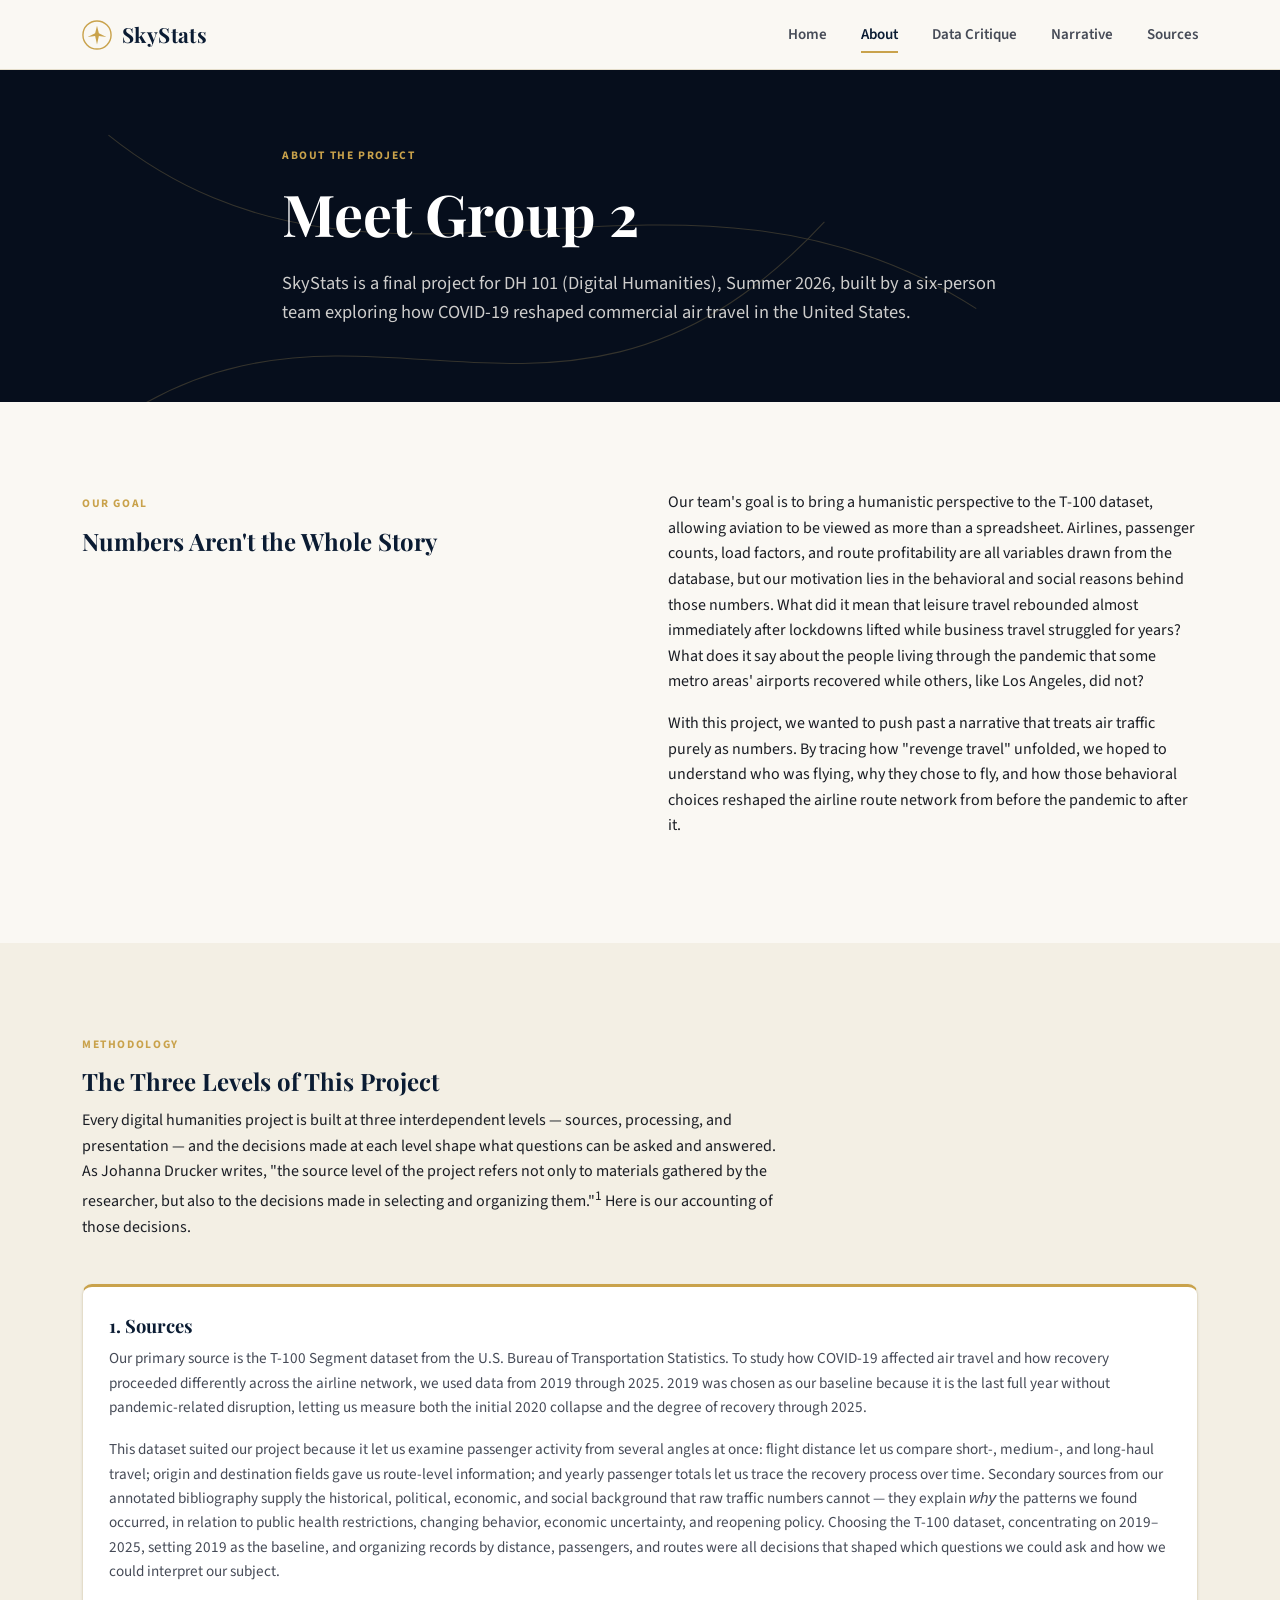
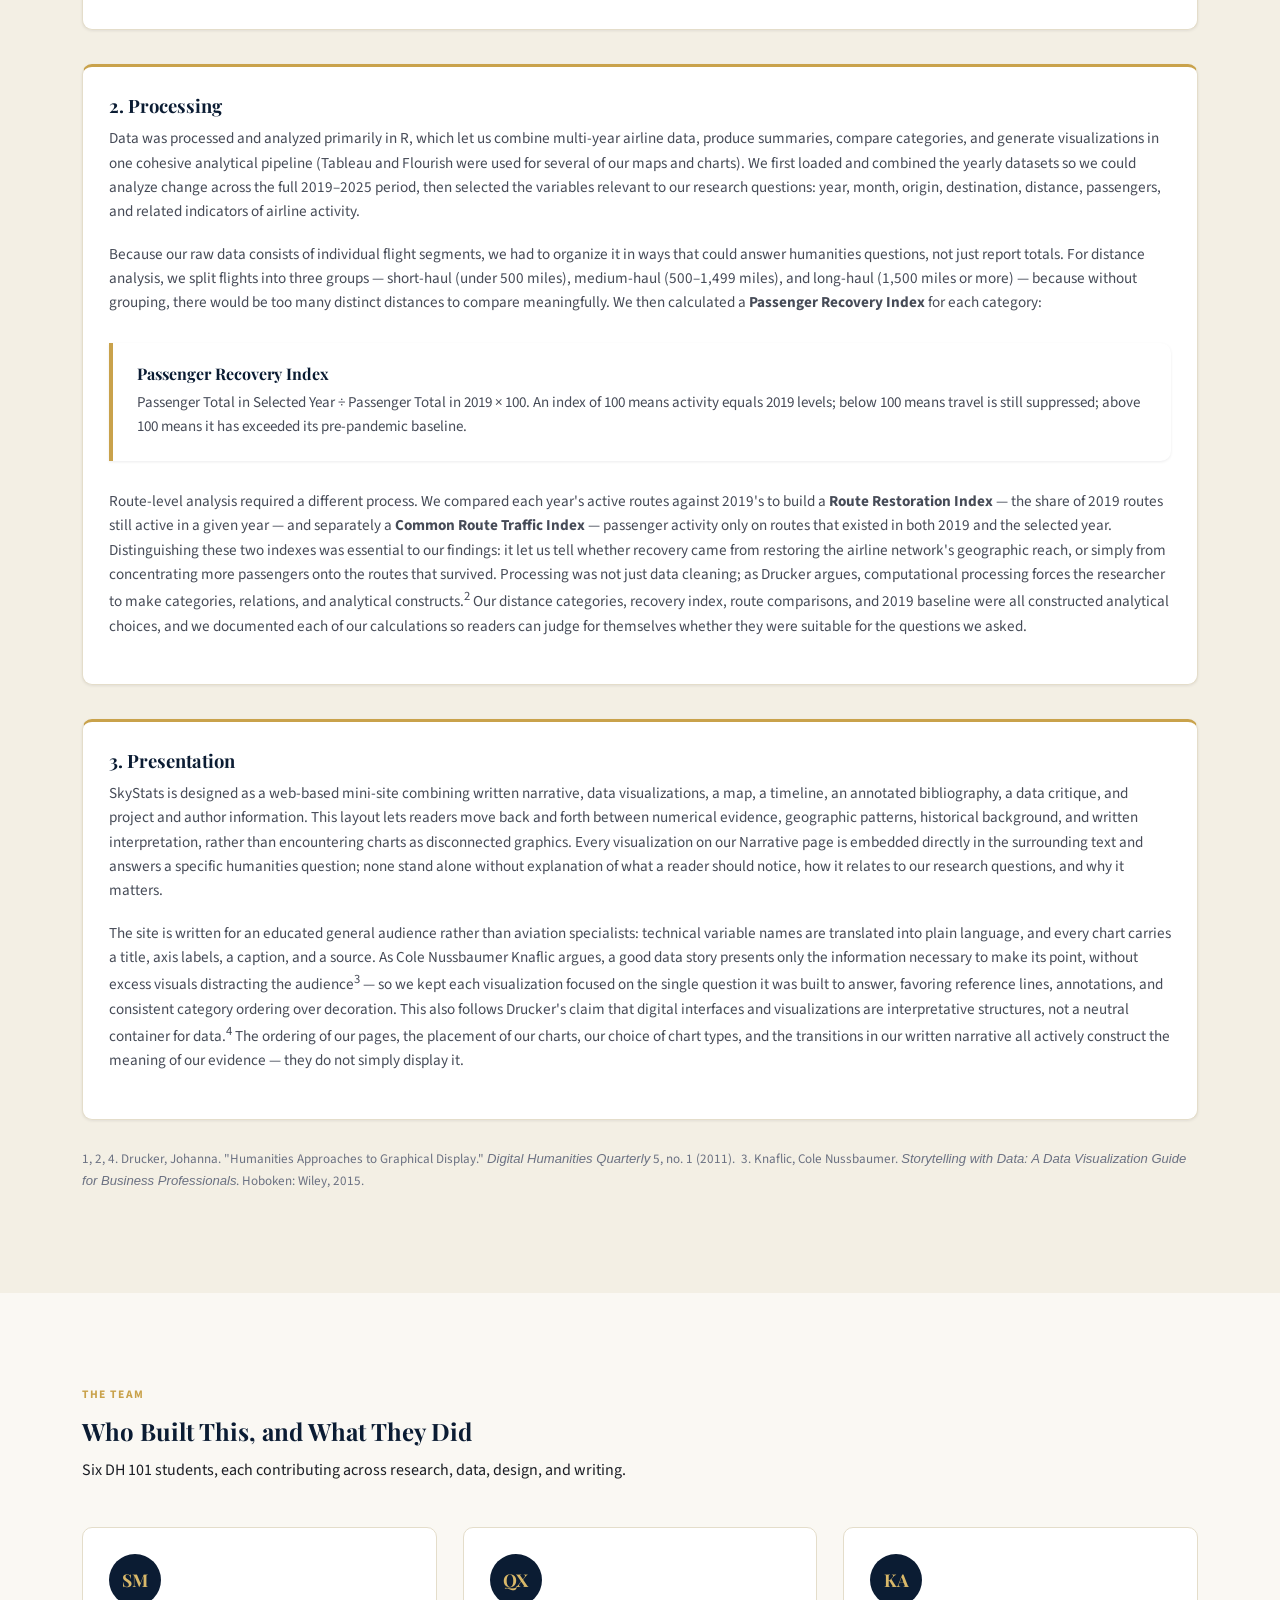
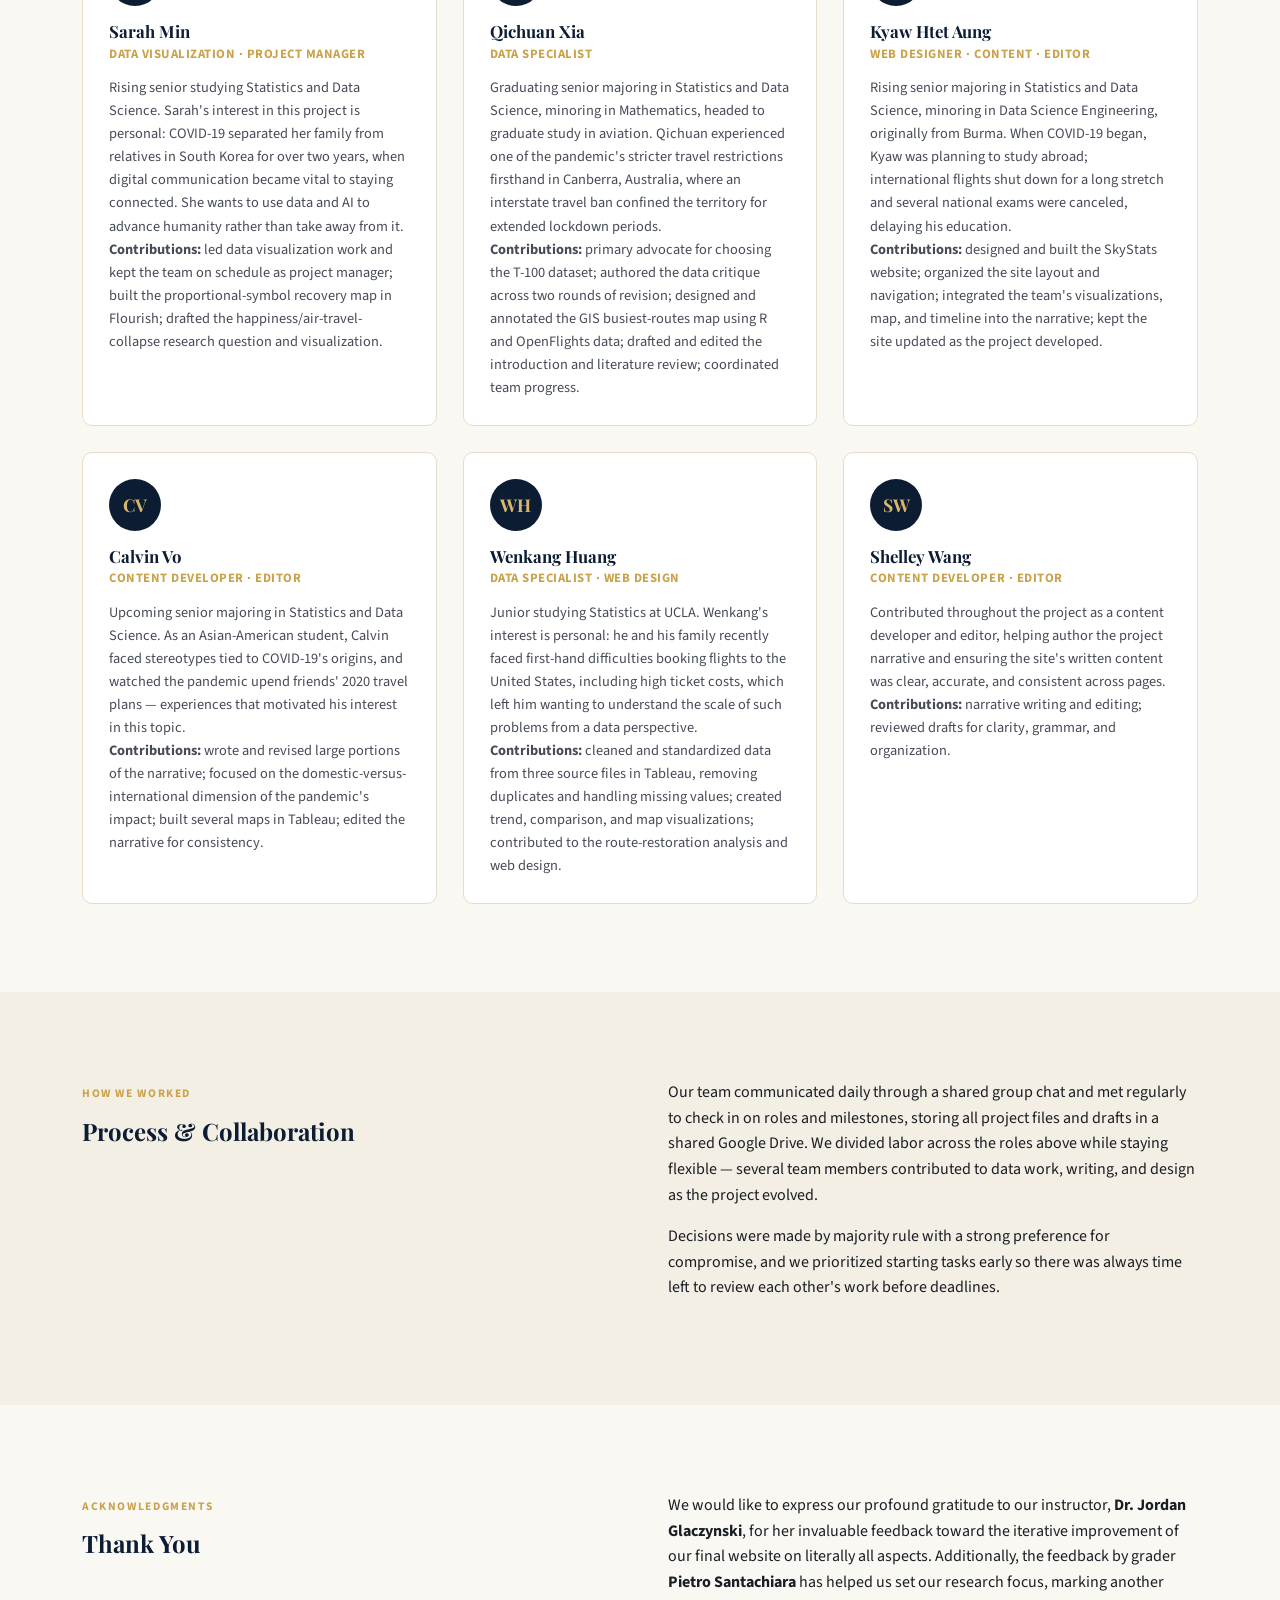
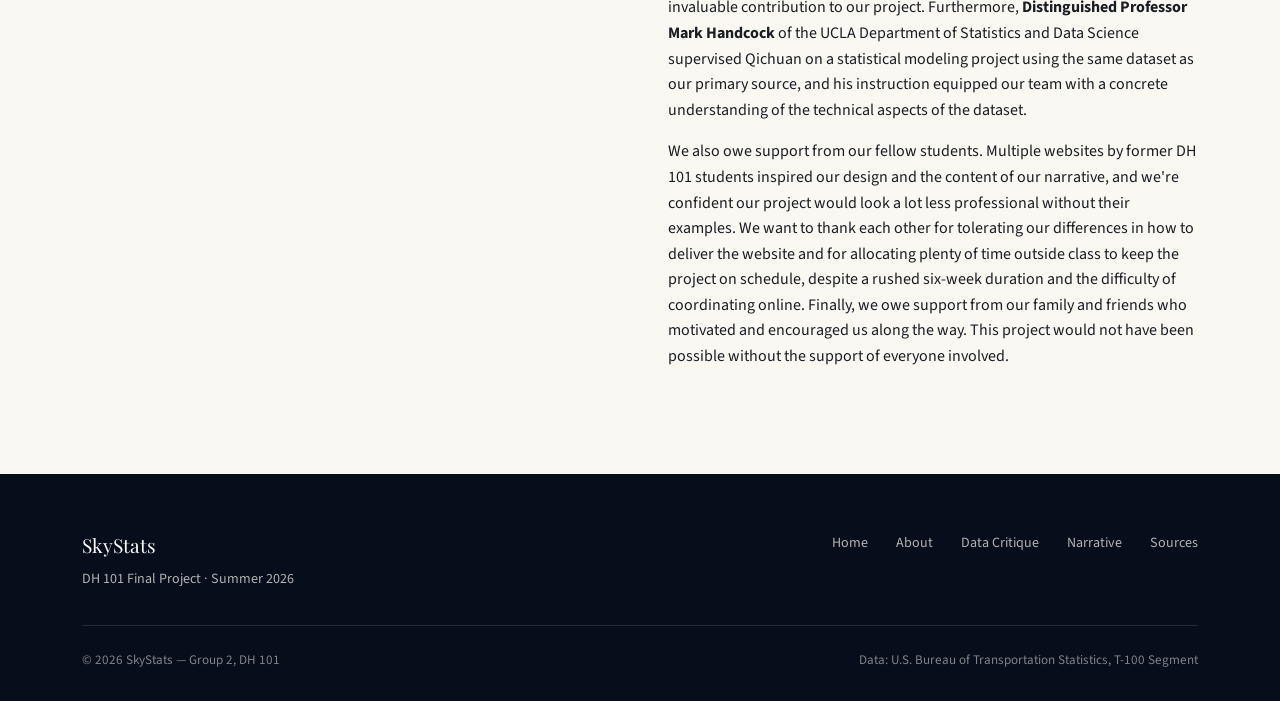
==== commit 646d19d8: "Update about.html" ====
--- a/about.html
+++ b/about.html
@@ -378,11 +378,30 @@
       </div>
       <div>
         <p>
-          We thank <strong>Dr. Jordan Galczynski</strong> for feedback that
-          directly shaped a stronger second edition of our data critique, and
-          our DH 101 instructional team more broadly for guidance throughout
-          the quarter on working responsibly with data, sources, and
-          digital-humanities methods.
+             We would like to express our profound gratitude to our instructor,
+          <strong>Dr. Jordan Glaczynski</strong>, for her invaluable feedback
+          toward the iterative improvement of our final website on literally
+          all aspects. Additionally, the feedback by grader
+          <strong>Pietro Santachiara</strong> has helped us set our research
+          focus, marking another invaluable contribution to our project.
+          Furthermore, <strong>Distinguished Professor Mark Handcock</strong>
+          of the UCLA Department of Statistics and Data Science supervised
+          Qichuan on a statistical modeling project using the same dataset
+          as our primary source, and his instruction equipped our team with
+          a concrete understanding of the technical aspects of the dataset.
+        </p>
+        <p>
+          We also owe support from our fellow students. Multiple websites by
+          former DH 101 students inspired our design and the content of our
+          narrative, and we're confident our project would look a lot less
+          professional without their examples. We want to thank each other
+          for tolerating our differences in how to deliver the website and
+          for allocating plenty of time outside class to keep the project on
+          schedule, despite a rushed six-week duration and the difficulty of
+          coordinating online. Finally, we owe support from our family and
+          friends who motivated and encouraged us along the way. This
+          project would not have been possible without the support of
+          everyone involved.
         </p>
       </div>
     </div>
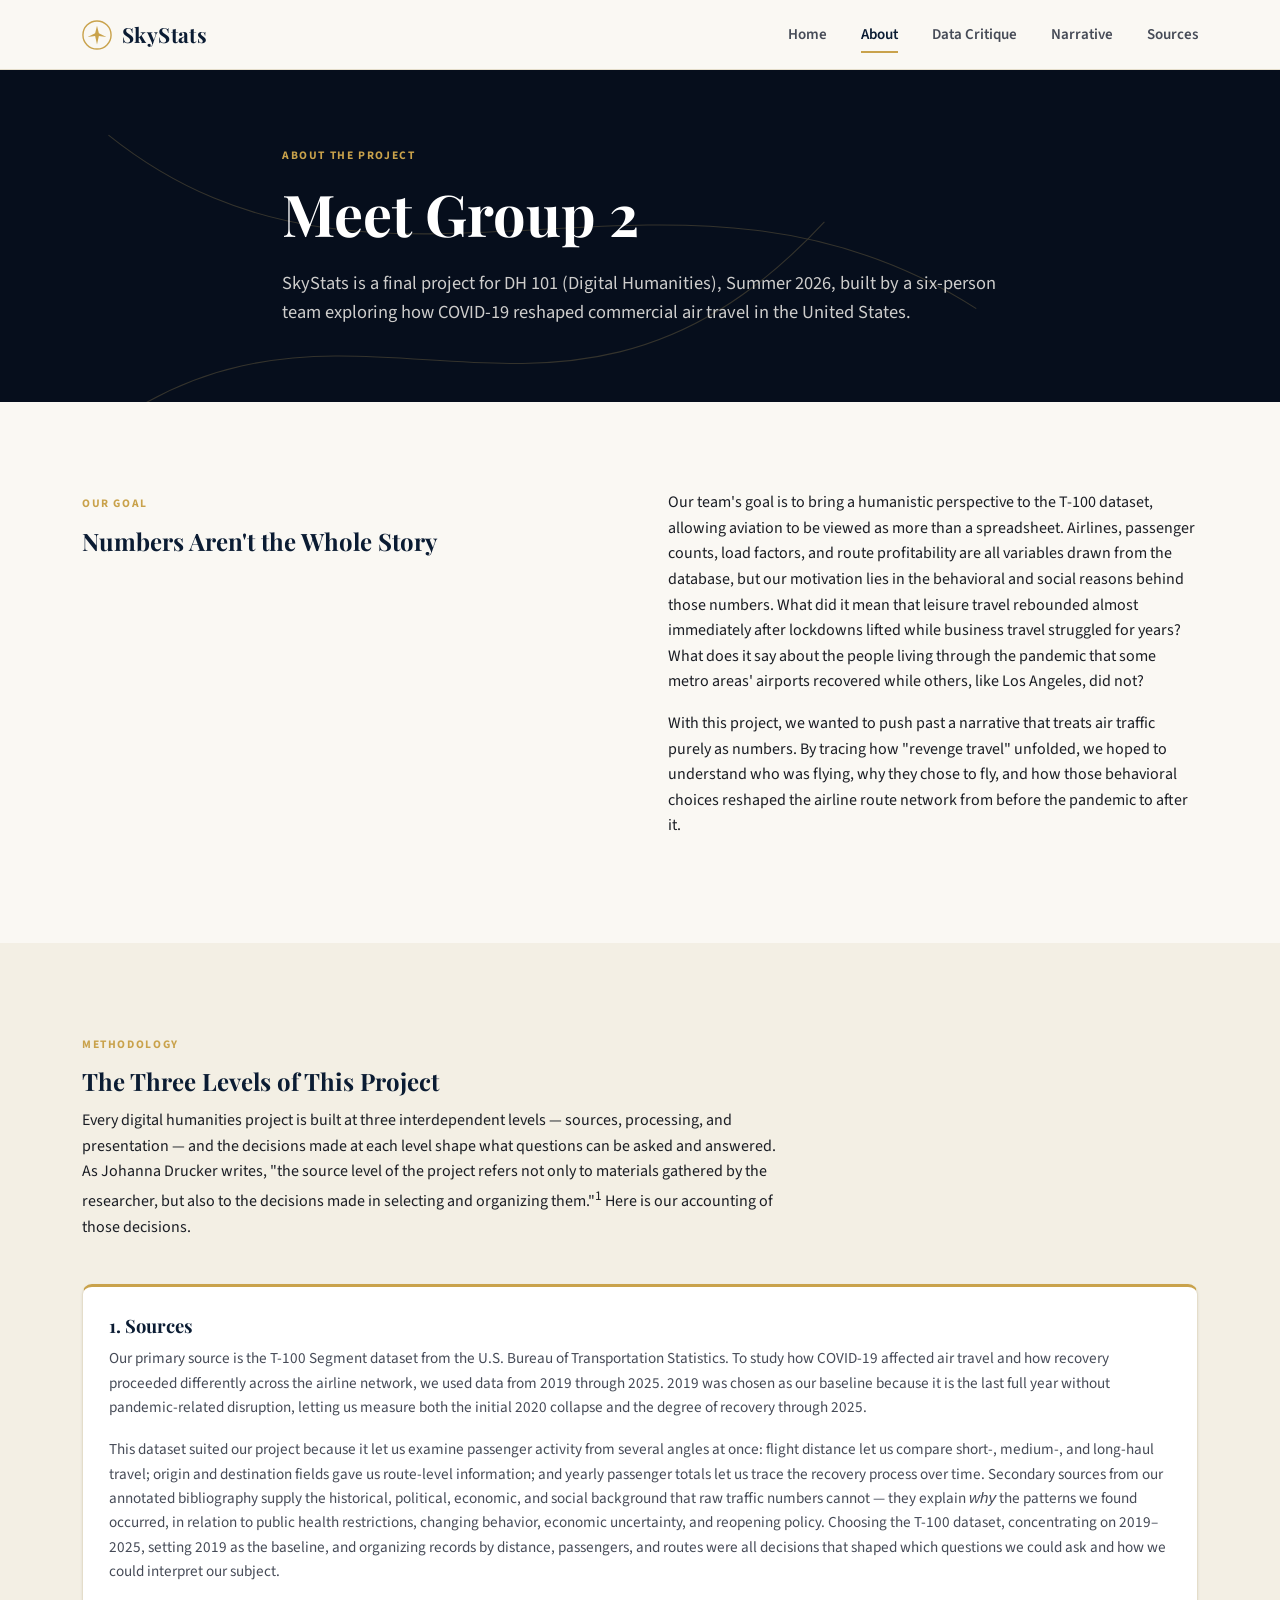
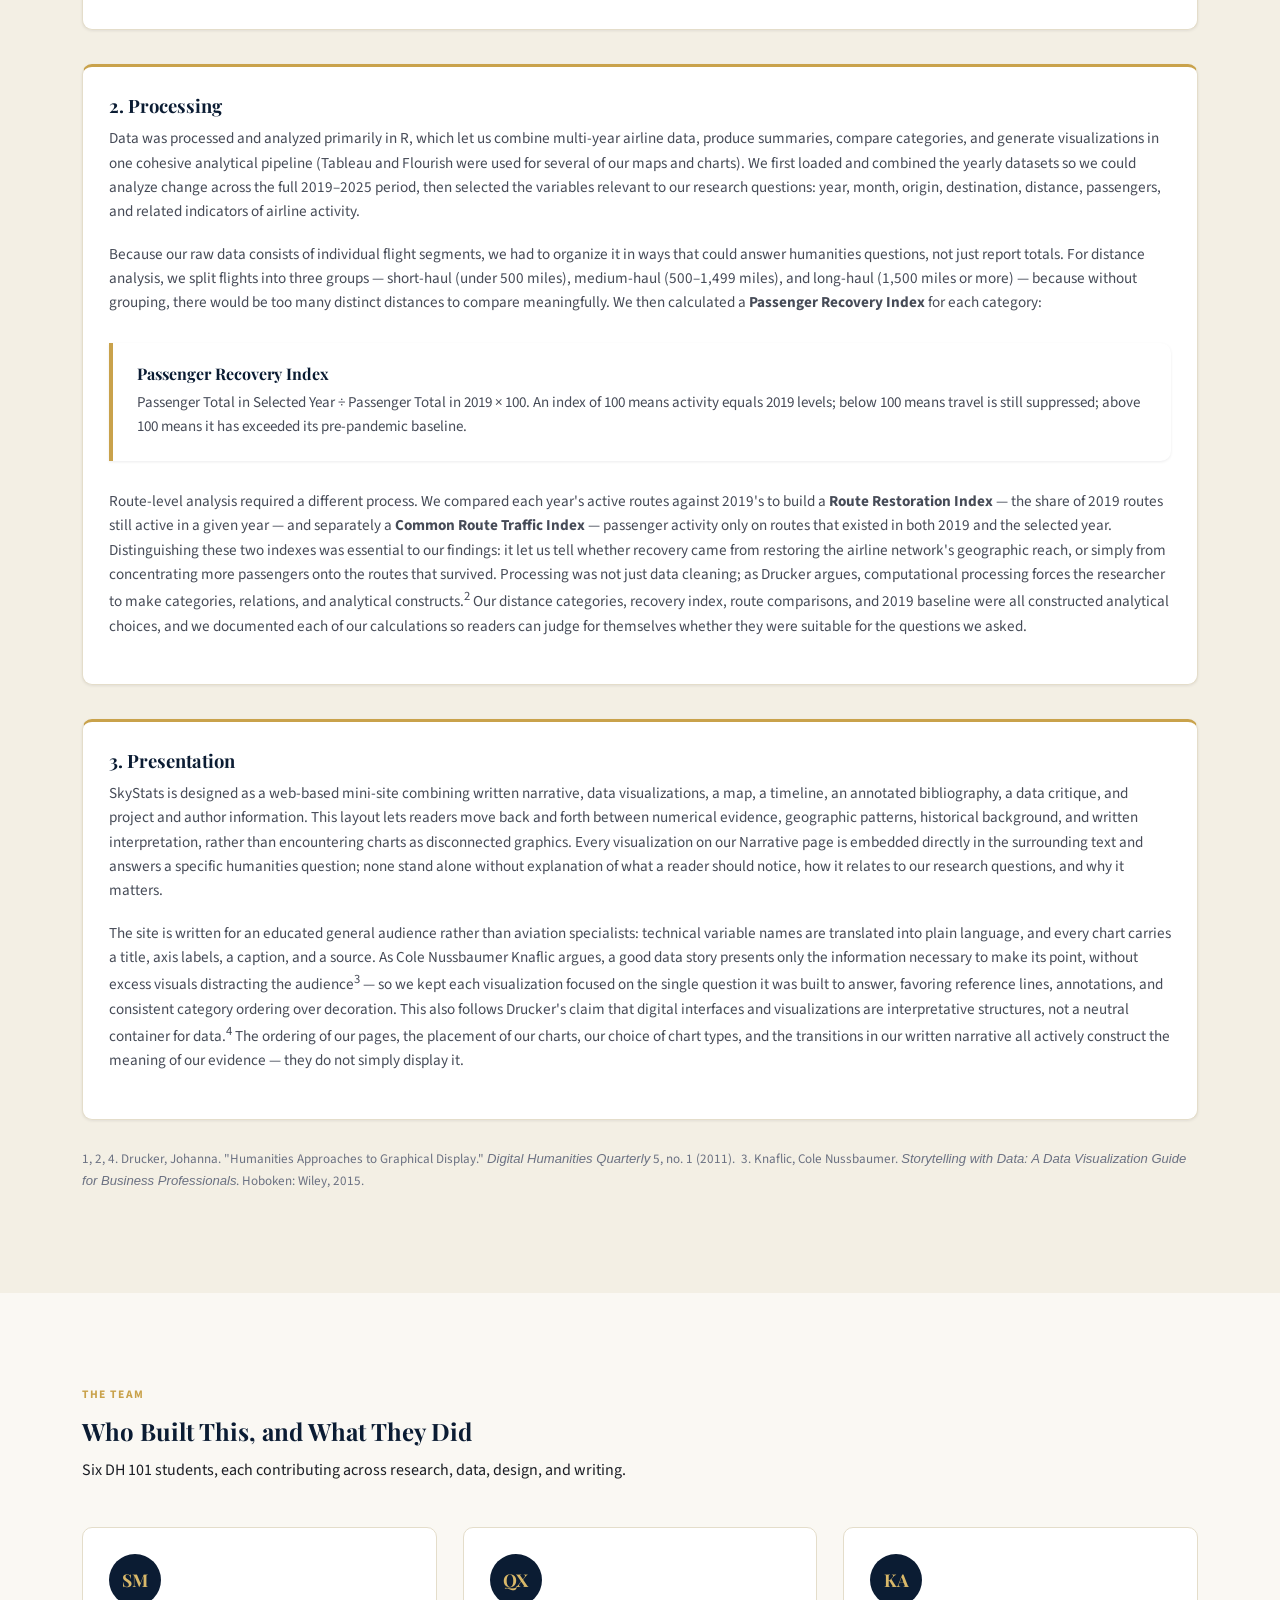
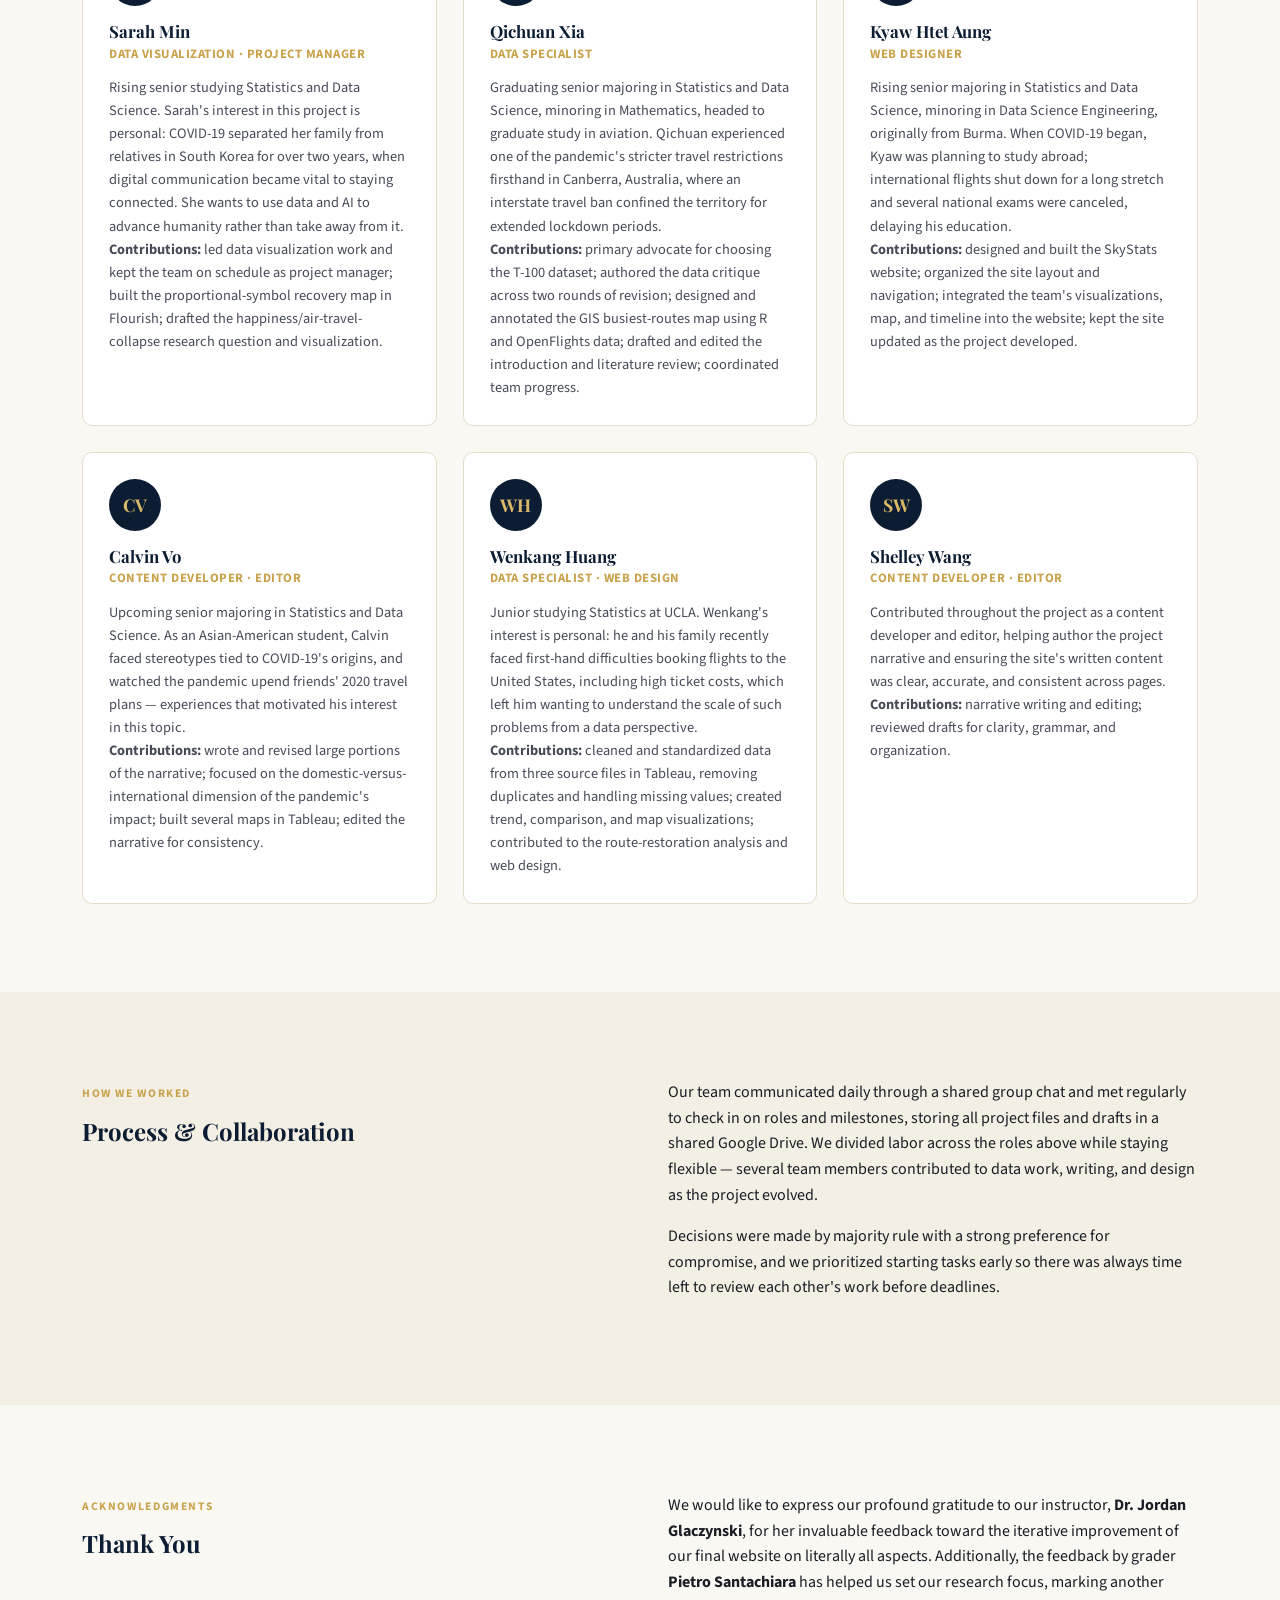
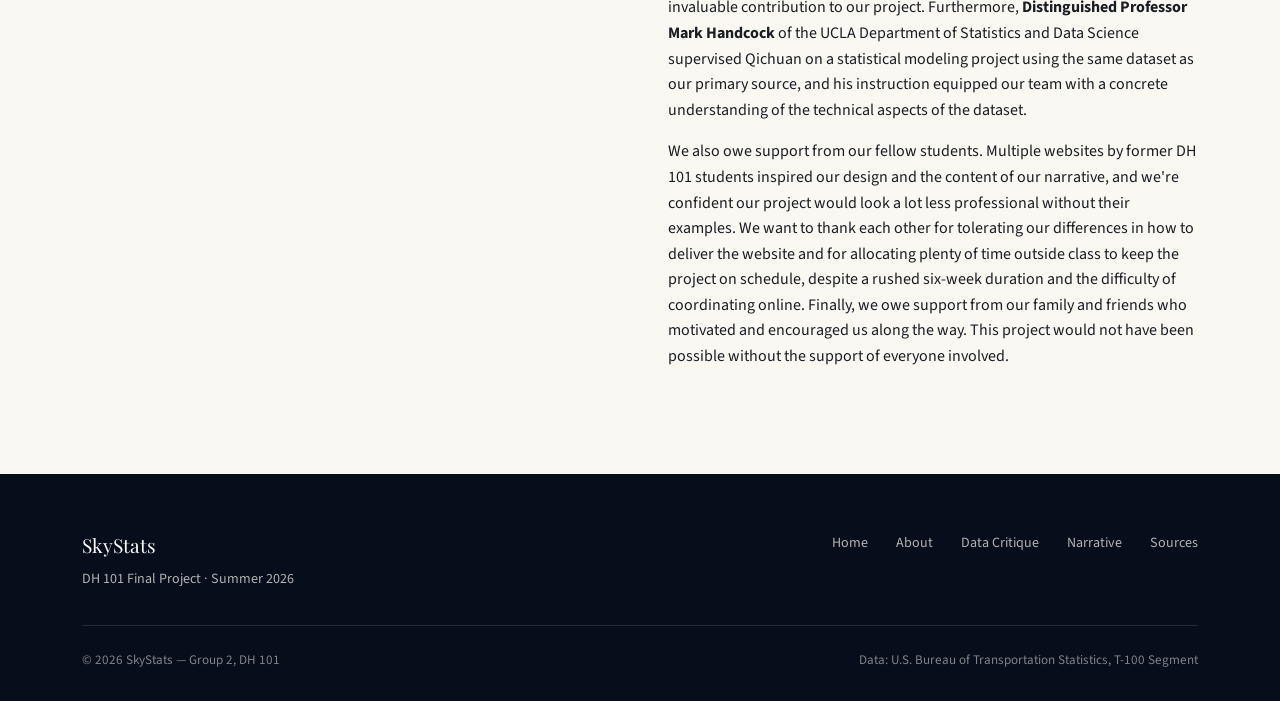
==== commit 4adfc0f3: "Update about.html" ====
--- a/about.html
+++ b/about.html
@@ -279,7 +279,7 @@
         <div class="team-card">
           <div class="team-avatar">KA</div>
           <h3>Kyaw Htet Aung</h3>
-          <div class="team-role">Web Designer &middot; Content &middot; Editor</div>
+          <div class="team-role">Web Designer</div>
           <p>
             Rising senior majoring in Statistics and Data Science, minoring
             in Data Science Engineering, originally from Burma. When
@@ -289,7 +289,7 @@
           </p>
           <p><strong>Contributions:</strong> designed and built the SkyStats
           website; organized the site layout and navigation; integrated the
-          team's visualizations, map, and timeline into the narrative; kept
+          team's visualizations, map, and timeline into the website; kept
           the site updated as the project developed.</p>
         </div>
 
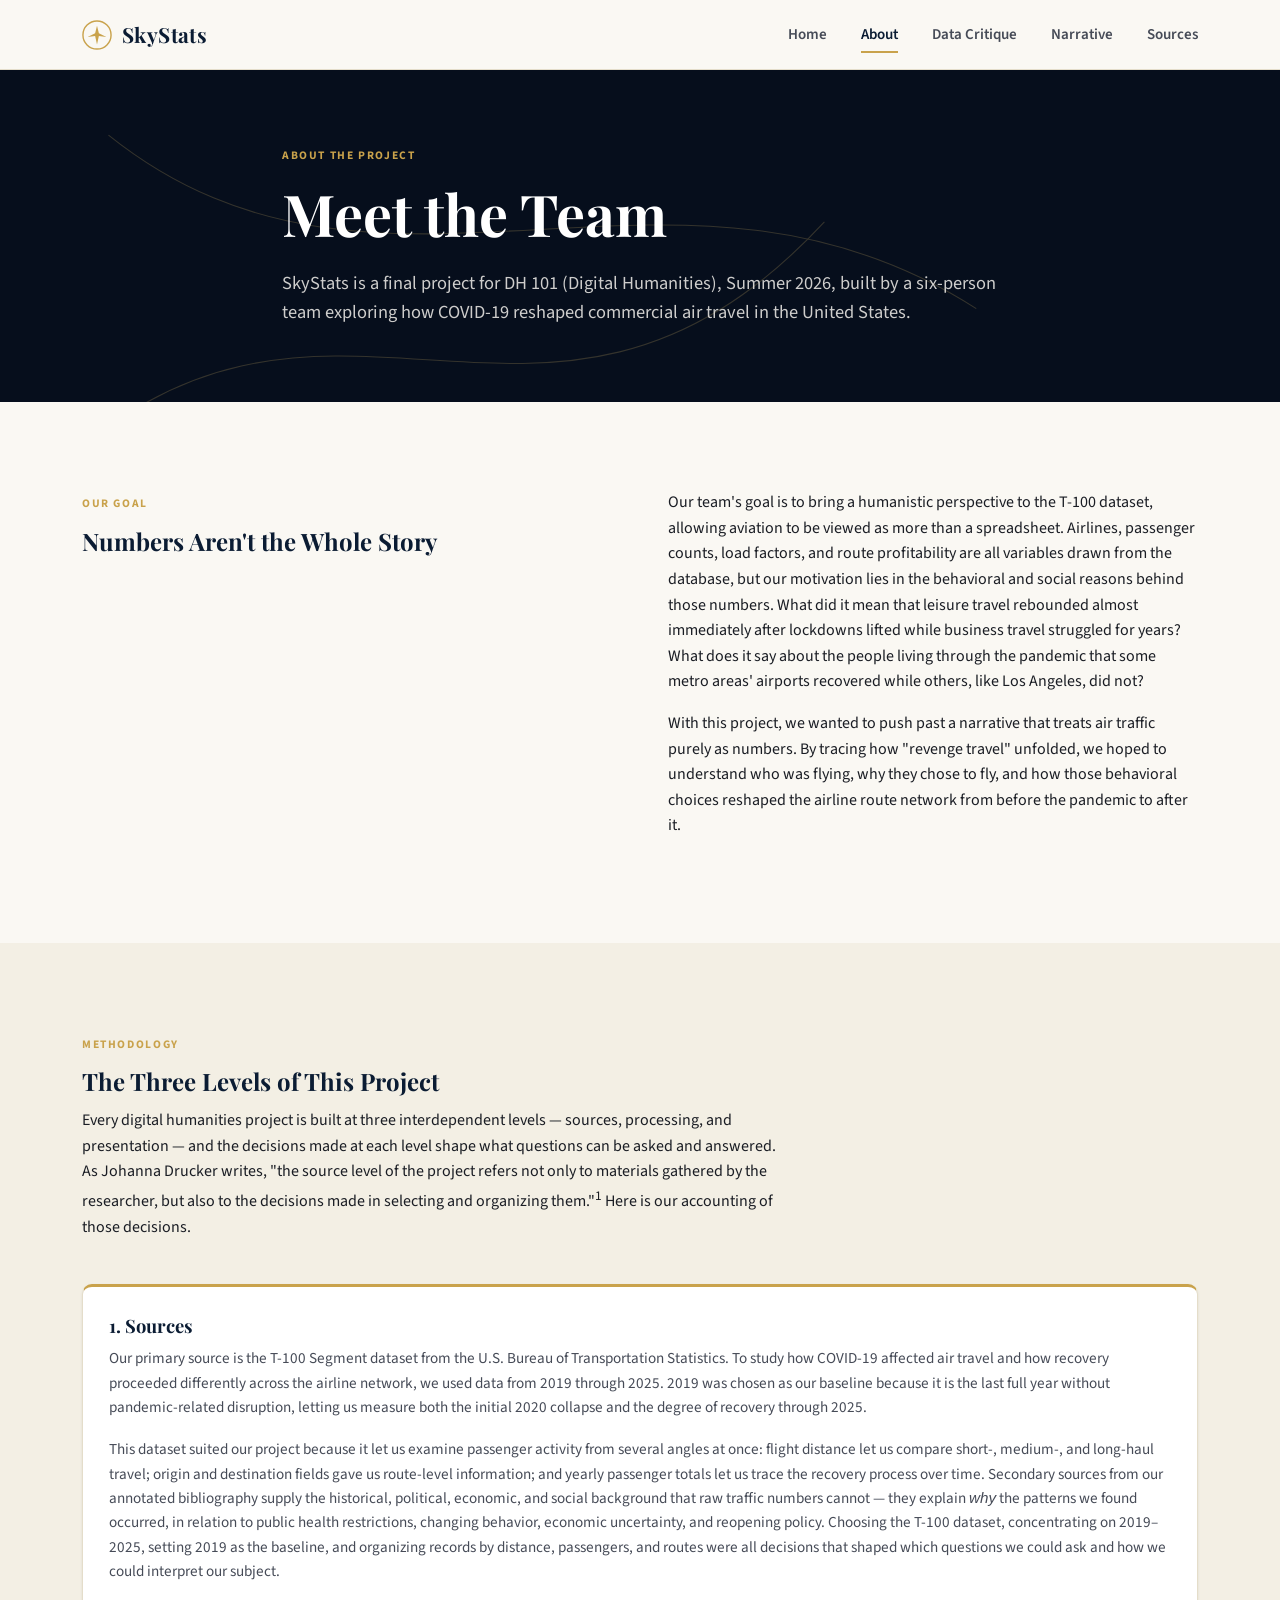
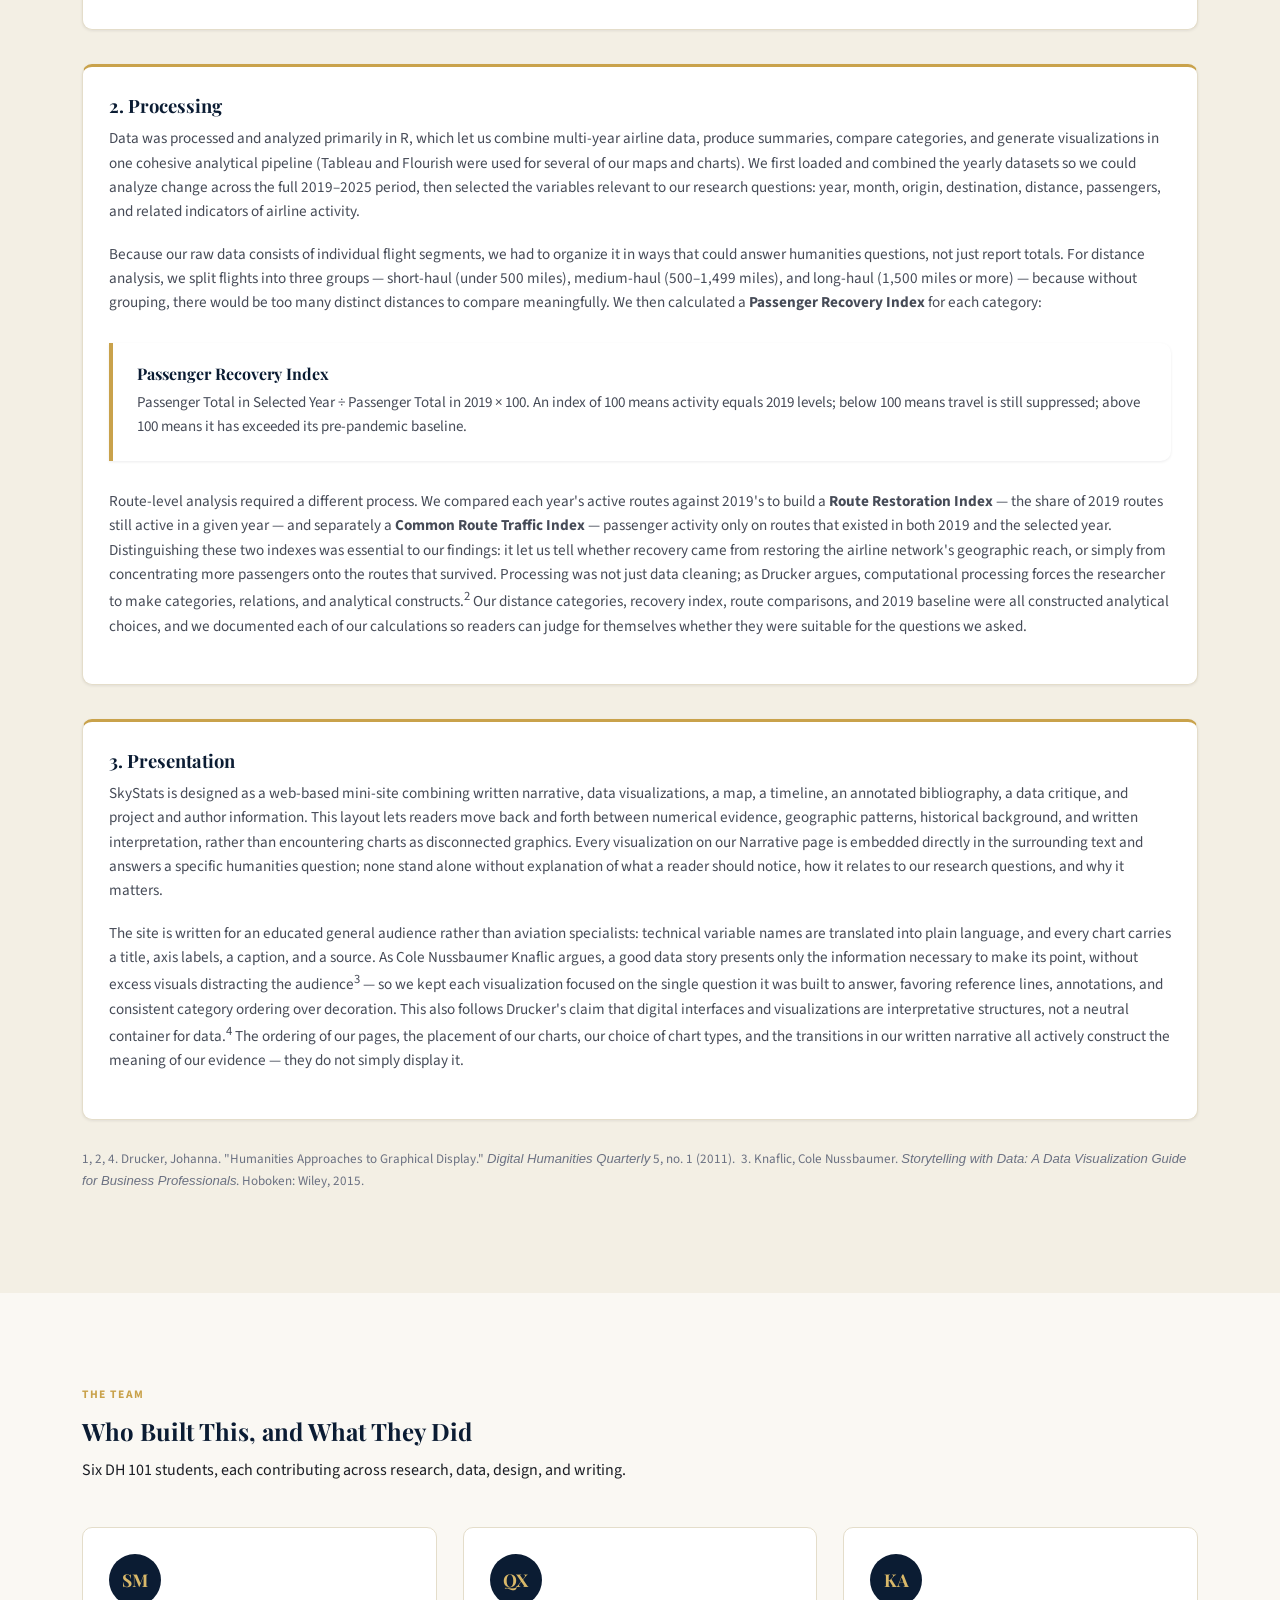
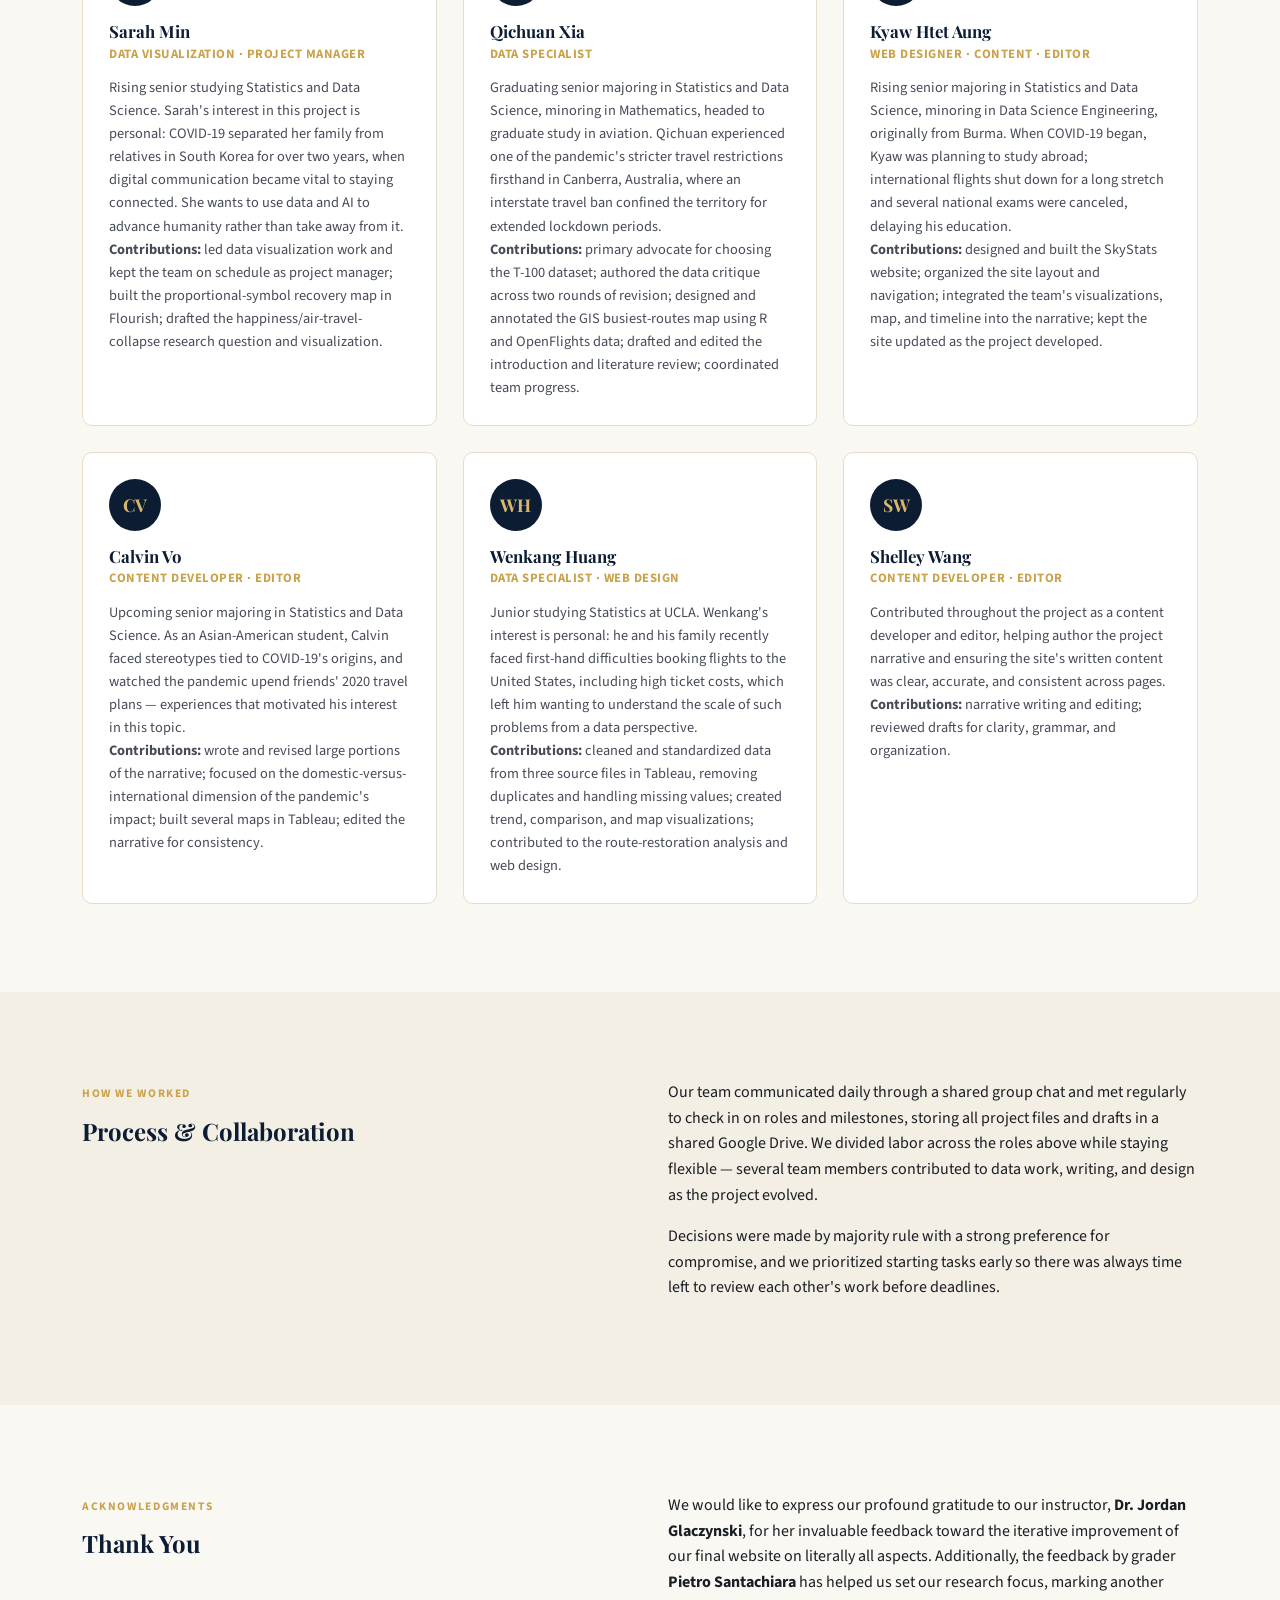
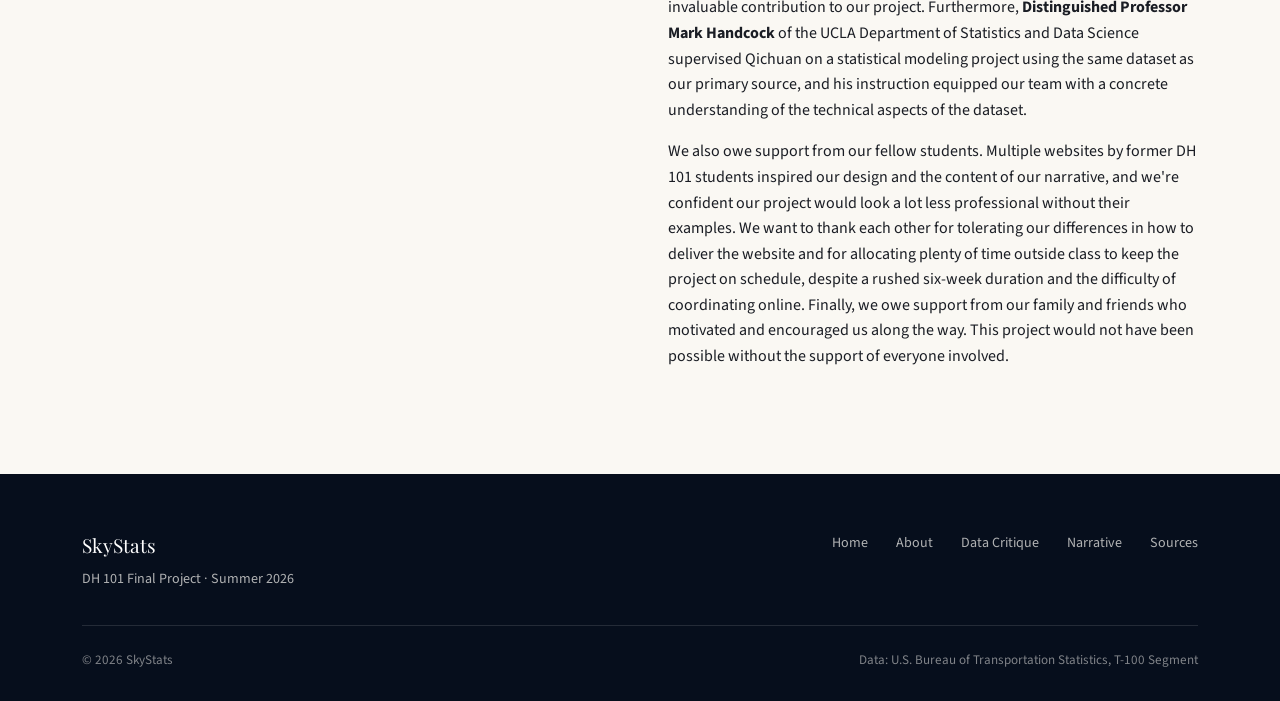
==== commit f0f9b685: "Refine narrative charts and align site with final course documents Swap in Wenkang's route-restorati" ====
--- a/about.html
+++ b/about.html
@@ -43,7 +43,7 @@
     </svg>
     <div class="container hero-inner">
       <span class="eyebrow">About the Project</span>
-      <h1>Meet Group 2</h1>
+      <h1>Meet the Team</h1>
       <p class="lede">
         SkyStats is a final project for DH 101 (Digital Humanities), Summer
         2026, built by a six-person team exploring how COVID-19 reshaped
@@ -279,7 +279,7 @@
         <div class="team-card">
           <div class="team-avatar">KA</div>
           <h3>Kyaw Htet Aung</h3>
-          <div class="team-role">Web Designer</div>
+          <div class="team-role">Web Designer &middot; Content &middot; Editor</div>
           <p>
             Rising senior majoring in Statistics and Data Science, minoring
             in Data Science Engineering, originally from Burma. When
@@ -289,7 +289,7 @@
           </p>
           <p><strong>Contributions:</strong> designed and built the SkyStats
           website; organized the site layout and navigation; integrated the
-          team's visualizations, map, and timeline into the website; kept
+          team's visualizations, map, and timeline into the narrative; kept
           the site updated as the project developed.</p>
         </div>
 
@@ -378,7 +378,7 @@
       </div>
       <div>
         <p>
-             We would like to express our profound gratitude to our instructor,
+          We would like to express our profound gratitude to our instructor,
           <strong>Dr. Jordan Glaczynski</strong>, for her invaluable feedback
           toward the iterative improvement of our final website on literally
           all aspects. Additionally, the feedback by grader
@@ -423,7 +423,7 @@
         </ul>
       </div>
       <div class="footer-bottom">
-        <span>&copy; 2026 SkyStats &mdash; Group 2, DH 101</span>
+        <span>&copy; 2026 SkyStats</span>
         <span>Data: U.S. Bureau of Transportation Statistics, T-100 Segment</span>
       </div>
     </div>
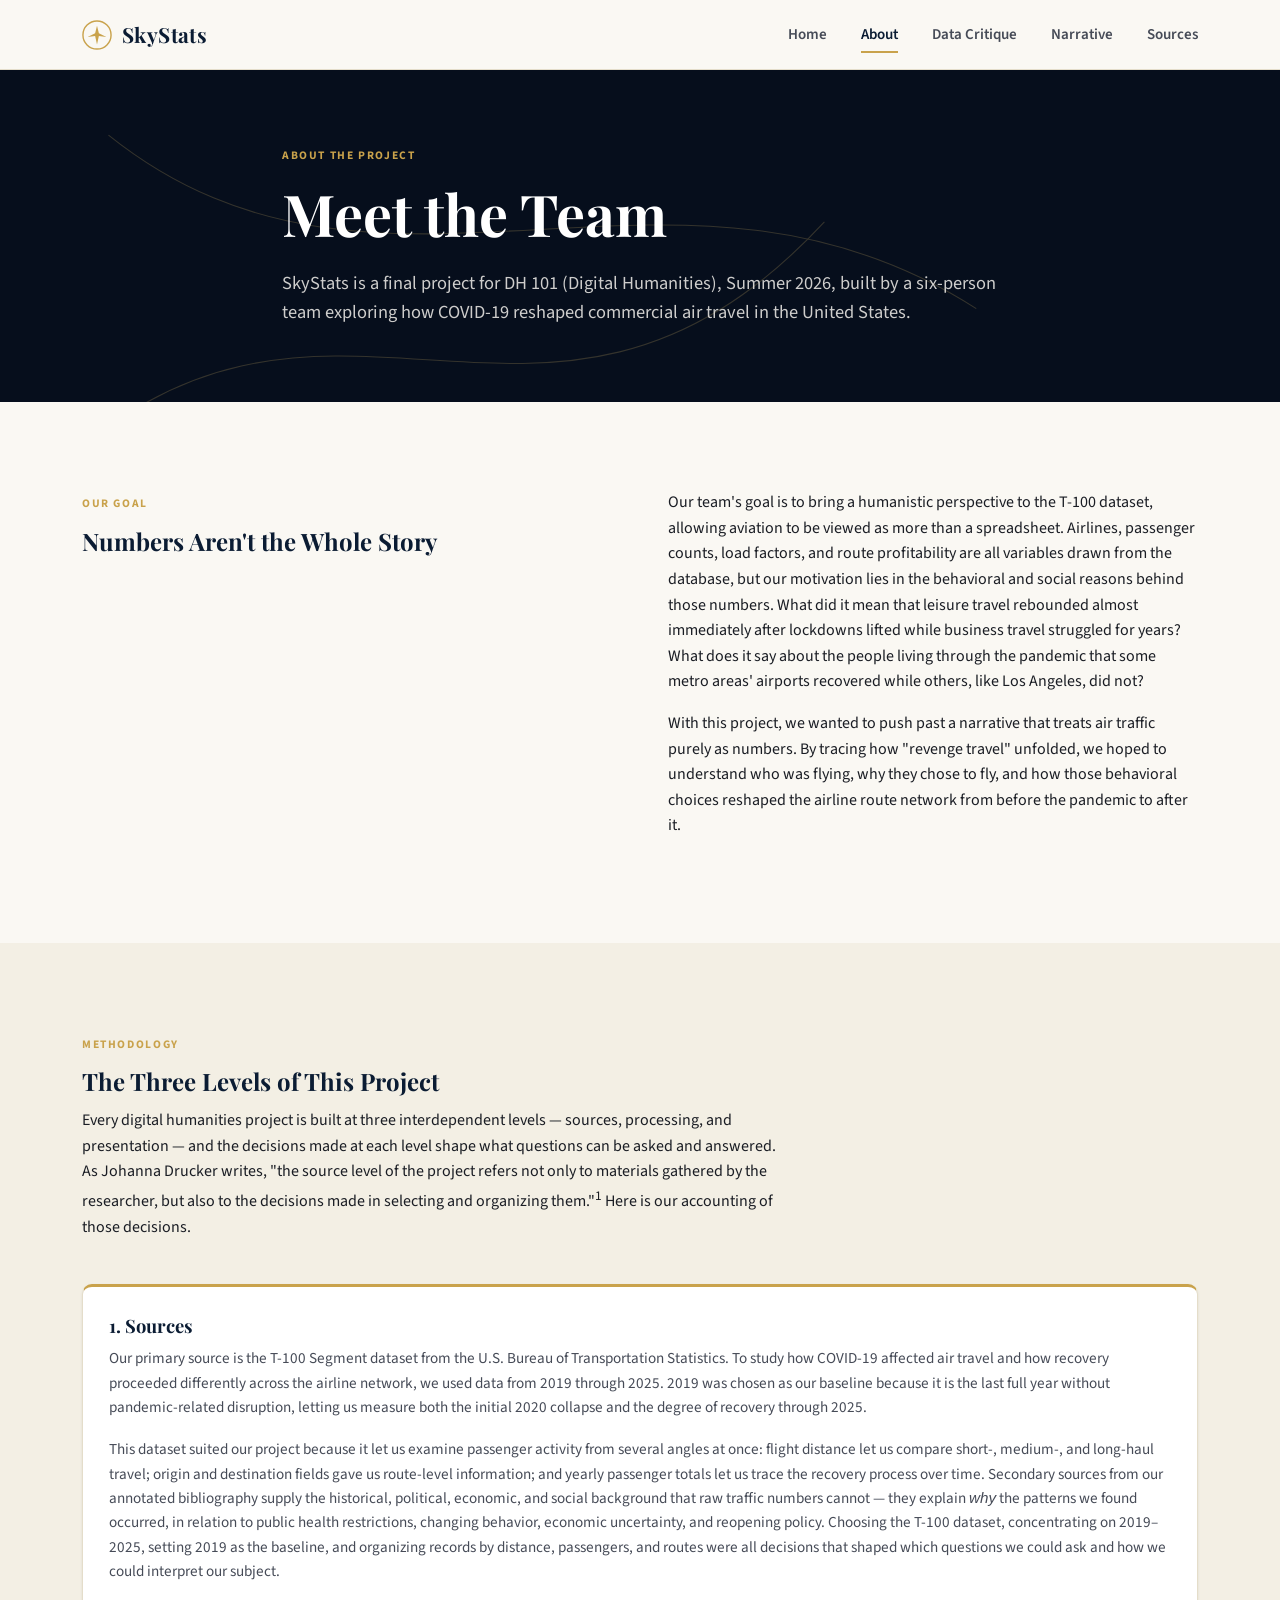
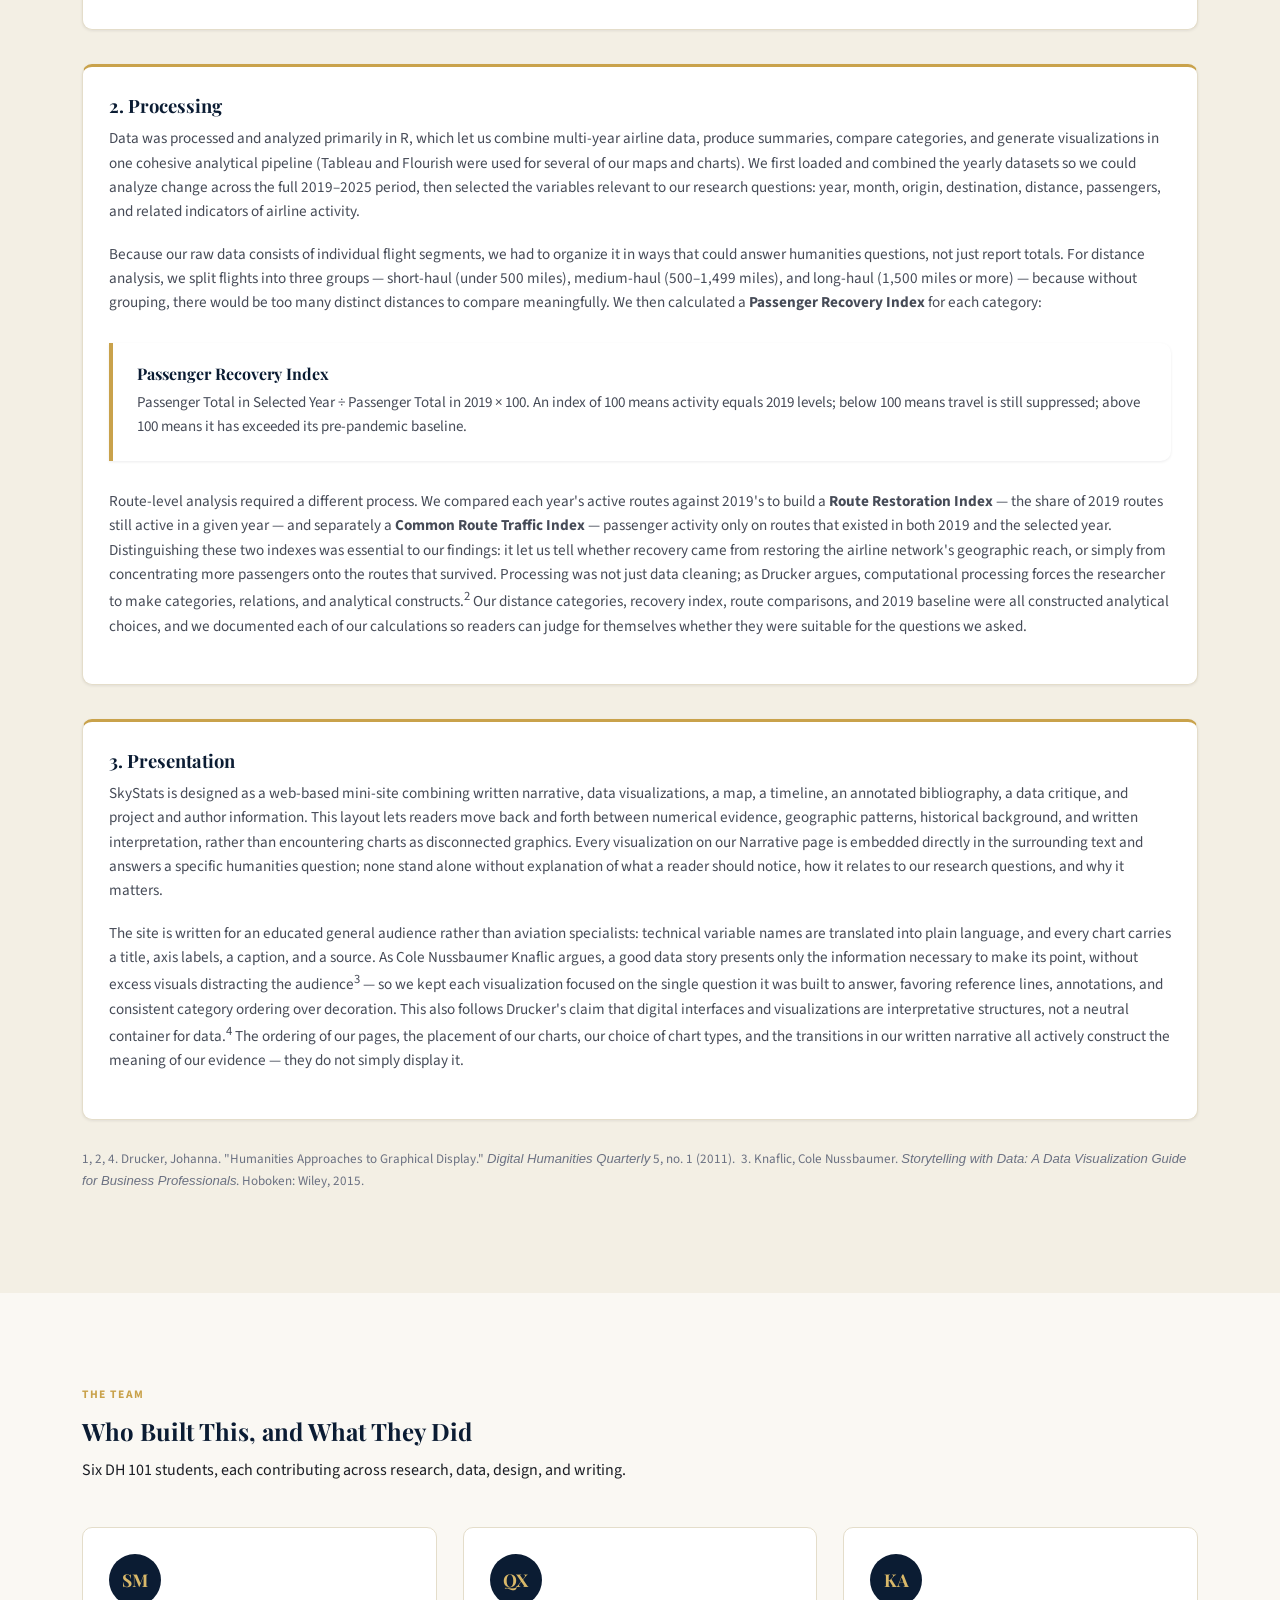
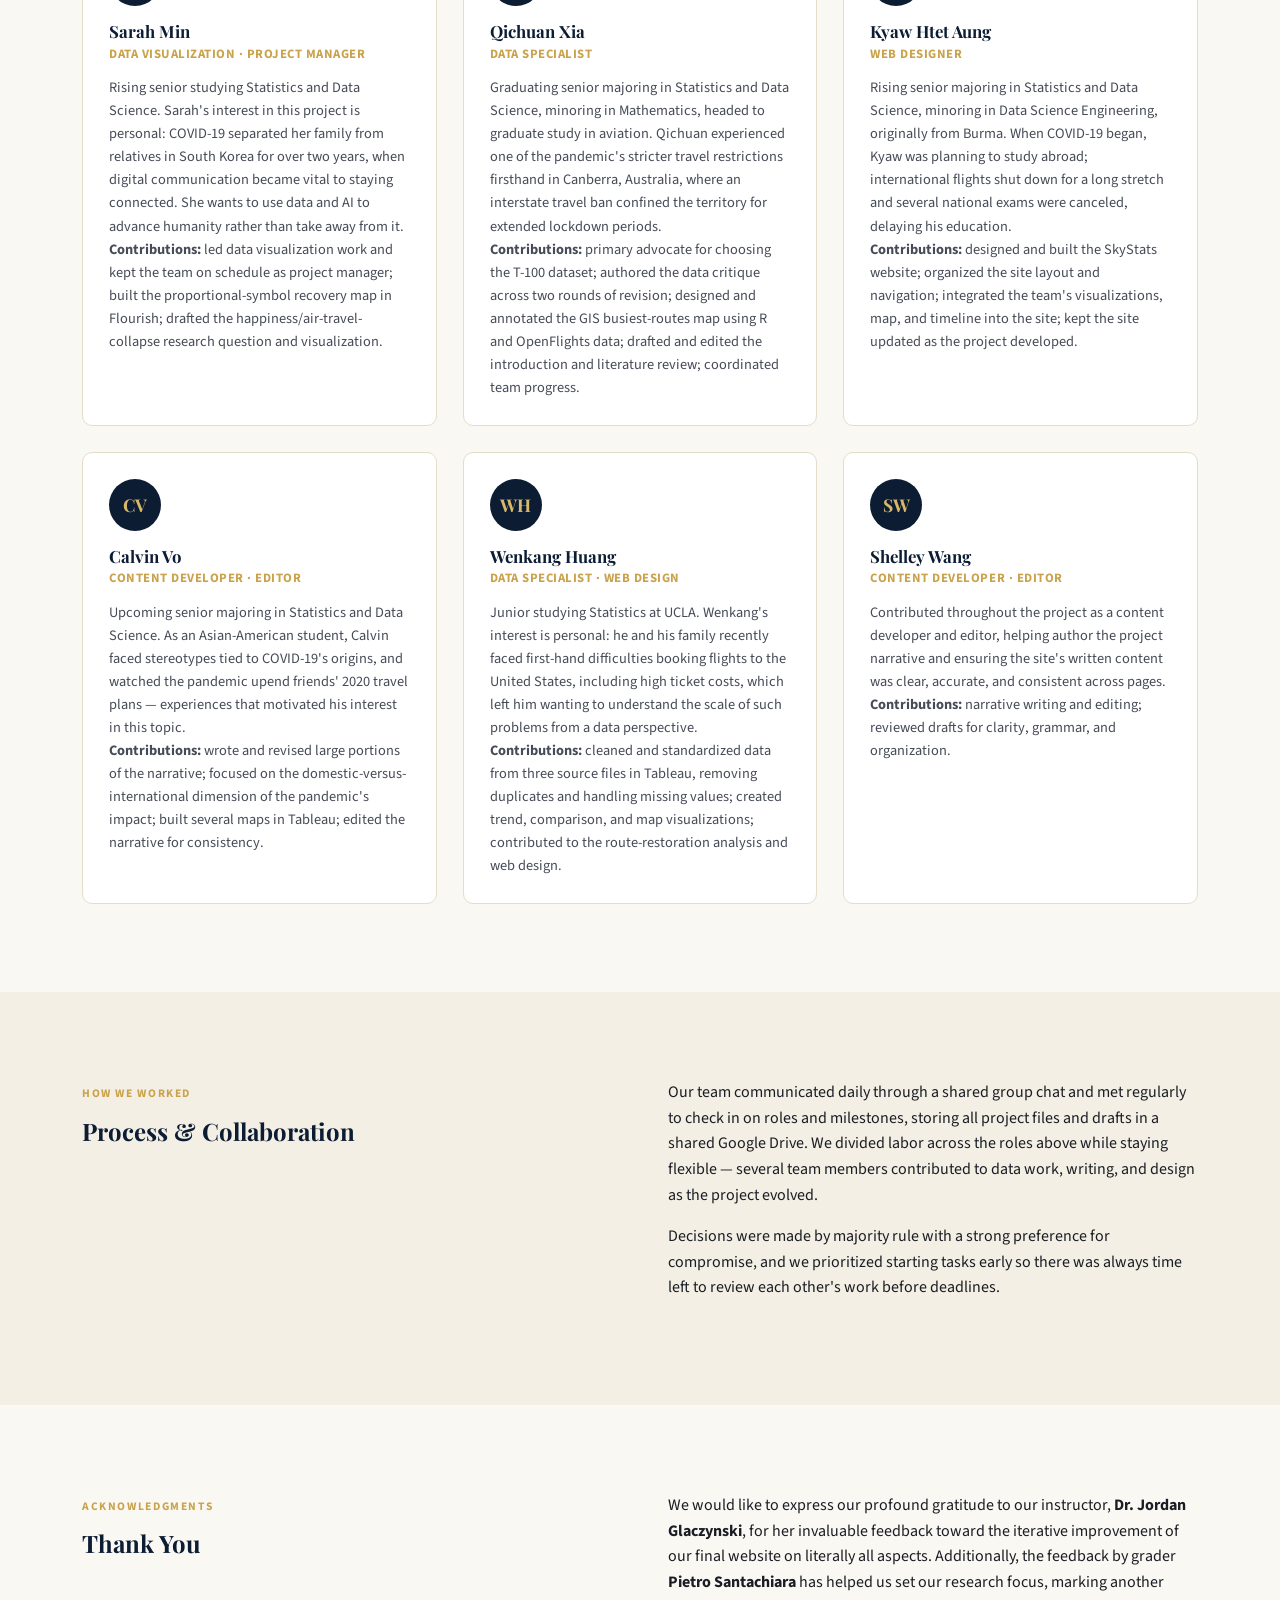
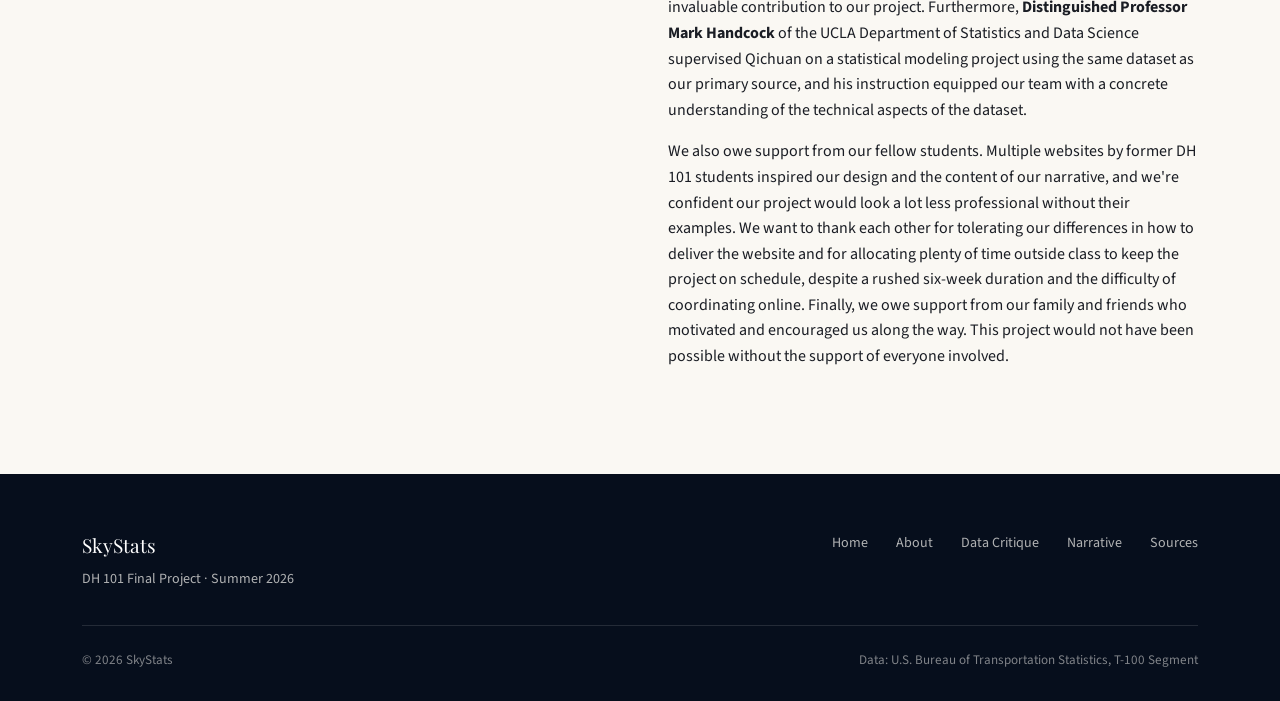
==== commit 8e195685: "Update about.html" ====
--- a/about.html
+++ b/about.html
@@ -279,7 +279,7 @@
         <div class="team-card">
           <div class="team-avatar">KA</div>
           <h3>Kyaw Htet Aung</h3>
-          <div class="team-role">Web Designer &middot; Content &middot; Editor</div>
+          <div class="team-role">Web Designer</div>
           <p>
             Rising senior majoring in Statistics and Data Science, minoring
             in Data Science Engineering, originally from Burma. When
@@ -289,7 +289,7 @@
           </p>
           <p><strong>Contributions:</strong> designed and built the SkyStats
           website; organized the site layout and navigation; integrated the
-          team's visualizations, map, and timeline into the narrative; kept
+          team's visualizations, map, and timeline into the site; kept
           the site updated as the project developed.</p>
         </div>
 
